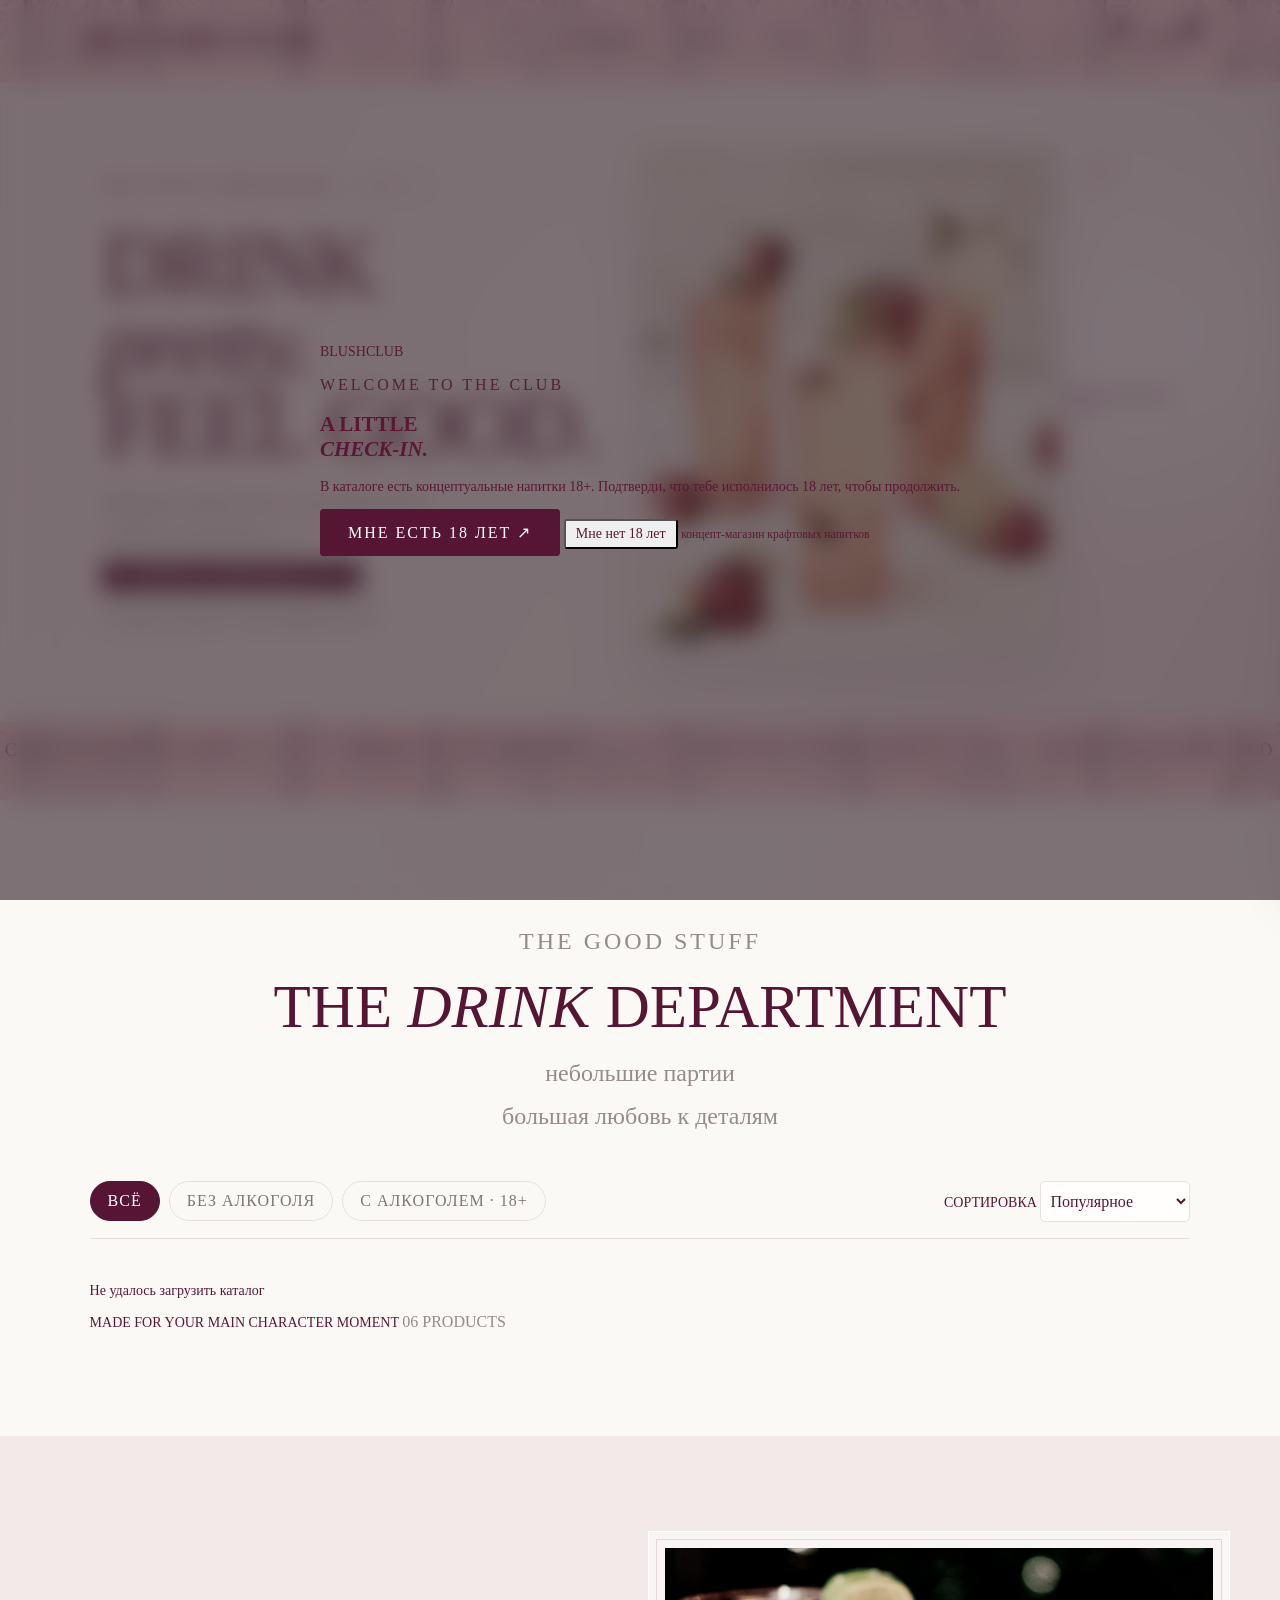
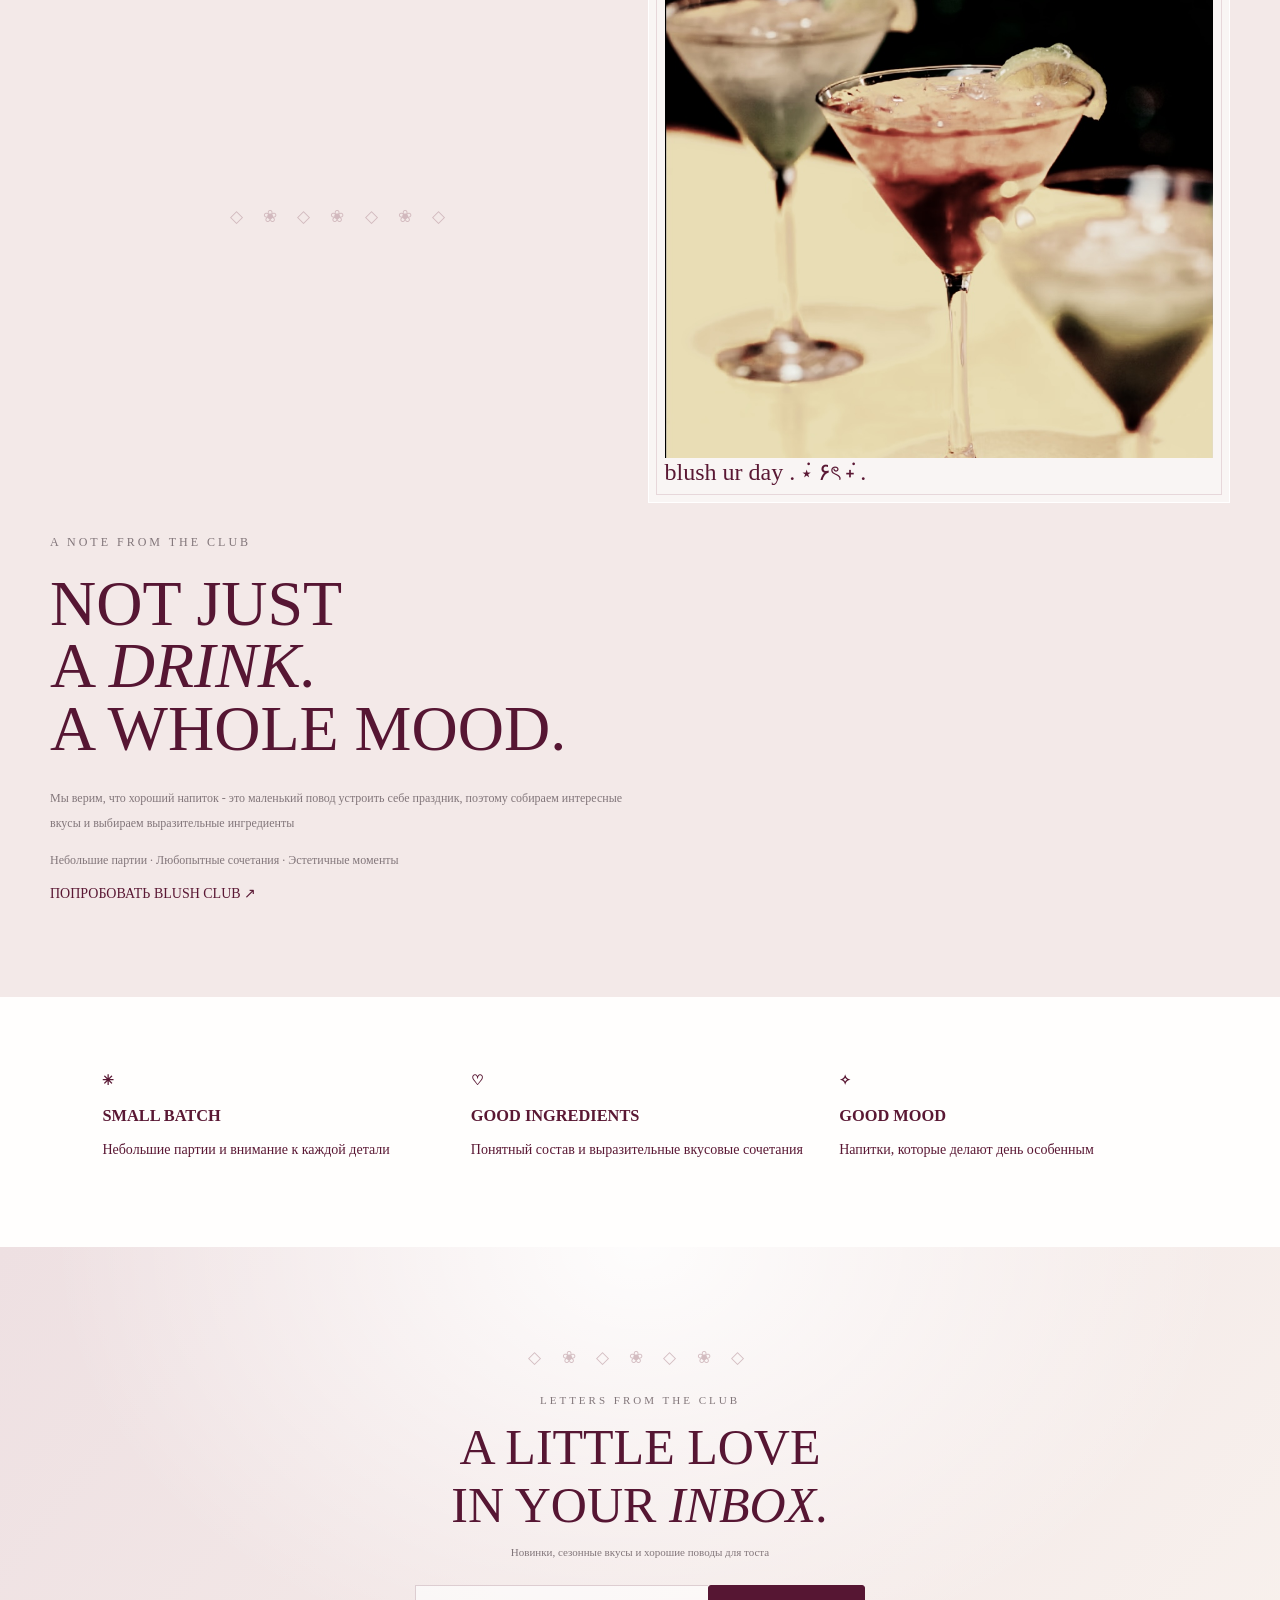
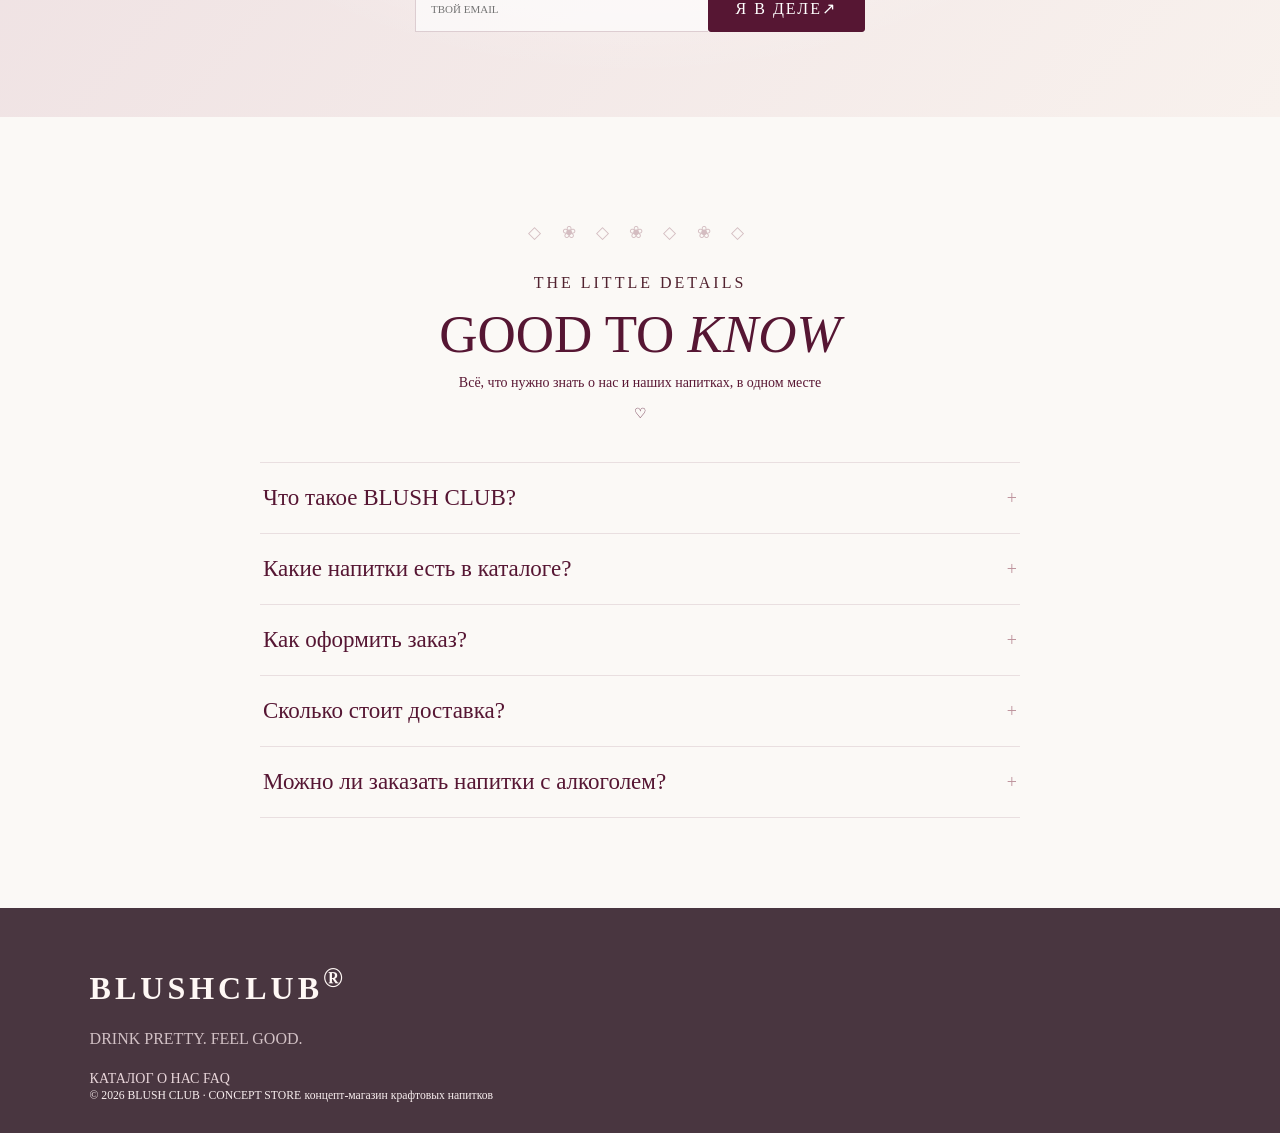
==== index.html @ 26ec3538 "Initial BLUSH CLUB project" ====
<!doctype html>
<html lang="ru">
<head>
<meta charset="UTF-8"><meta name="viewport" content="width=device-width,initial-scale=1">
<meta name="theme-color" content="#f7dce7">
<title>BLUSH CLUB - drink pretty</title>
<link rel="preconnect" href="https://fonts.googleapis.com">
<link href="https://fonts.googleapis.com/css2?family=DM+Sans:wght@400;500;600;700&family=Playfair+Display:ital,wght@0,600;0,700;1,600&display=swap" rel="stylesheet">
<link rel="stylesheet" href="style.css"><script defer src="script.js"></script>
</head>
    <body>
    
        <header class="header">
            <a class="logo" href="#home">BLUSH<span>CLUB</span></a>
            <nav id="nav">
                <a href="#catalog">КАТАЛОГ</a>
                <a href="#story">О НАС</a>
                <a href="#faq">FAQ</a>
            </nav>
            <div class="actions">
                <button id="search-toggle" aria-label="Поиск">⌕</button>
                <button id="favorites-toggle" aria-label="Избранное">♡ <small id="fav-count">0</small></button>
                <button class="bag" id="cart-open">BAG <b id="cart-count">0</b></button>
                <button class="hamb" id="hamb">☰</button>
            </div>
        </header>

        <main id="home">
        <section class="hero">
            <div class="hero-copy">
                <p class="eyebrow">ur little obsession . ݁⋆ ۶ৎ ݁˖ . ݁</p>
                <h1>DRINK<br><em>pretty.</em><br>FEEL GOOD.</h1>
                <p class="hero-text">Крафтовые напитки для тех, кто выбирает вкус, эстетику и утонченность ˖ ᡣ𐭩 ⊹ ࣪  ౨ৎ˚₊</p><a class="btn dark" href="#catalog">НАЙТИ СВОЙ ВКУС ↗</a>
                <p class="hero-note">✳ SMALL BATCH · BIG PERSONALITY</p>
            </div>

            <div class="hero-art">
                <img src="images/IMG_5172.JPG">
                <small>THE BLUSH EDITION — № 01</small>
            </div>
        </section>

        <div class="ticker">CRAFTED WITH CARE . ݁⋆ ۶ৎ ݁˖ . ݁MADE TO BE SHARED . ݁⋆ ۶ৎ ݁˖ . ݁CRAFTED WITH CARE . ݁⋆ ۶ৎ ݁˖ . ݁MADE TO BE SHARED ♡</div>
        <section class="section" id="catalog">
            <div class="heading">
                <div>
                    <p class="eyebrow">THE GOOD STUFF</p>
                    <h2>THE <em>DRINK</em> DEPARTMENT</h2>
                </div>
                <p>небольшие партии<br>большая любовь к деталям</p>
            </div>

        <div class="toolbar">
            <div class="filters" id="filters">
                <button class="active" data-cat="all">ВСЁ</button>
                <button data-cat="nonalcoholic">БЕЗ АЛКОГОЛЯ</button>
                <button data-cat="alcoholic">С АЛКОГОЛЕМ · 18+</button>
            </div>
            <label>СОРТИРОВКА 
                <select id="sort">
                    <option value="featured">Популярное</option>
                    <option value="asc">Сначала дешевле</option><option value="desc">Сначала дороже</option>
                    <option value="name">По названию</option>
                </select>
            </label>
        </div>

        <div class="search" id="search">
            <input id="query" type="search" placeholder="Найти свой любимый вкус...">
            <button id="clear-search">×</button>
        </div>
        <div class="grid" id="products"></div>
        <p class="empty" id="empty" hidden>Пока ничего не нашли. Попробуй другой запрос ♡</p>
        <div class="catalog-foot">
            <span>MADE FOR YOUR MAIN CHARACTER MOMENT</span>
            <span id="total">06 PRODUCTS</span>
        </div>
    </section>
    <section class="story" id="story">
        <div class="story-img">
            <img src="images/IMG_5171.JPG">
            <span>blush ur day . ݁⋆ ۶ৎ ݁˖ .</span>
        </div>
        <div class="story-copy">
            <p class="eyebrow">A NOTE FROM THE CLUB</p>
            <h2>NOT JUST<br>A <em>DRINK.</em><br>A WHOLE MOOD.</h2>
            <p>Мы верим, что хороший напиток - это маленький повод устроить себе праздник, поэтому собираем интересные вкусы и выбираем выразительные ингредиенты</p>
            <p class="pink-note">Небольшие партии · Любопытные сочетания · Эстетичные моменты</p>
            <a href="#catalog">ПОПРОБОВАТЬ BLUSH CLUB ↗</a>
        </div>
    </section>
    <section class="perks">
        <article>
            <b>✳</b>
            <h3>SMALL BATCH</h3>
            <p>Небольшие партии и внимание к каждой детали</p>
        </article>
        <article>
            <b>♡</b>
            <h3>GOOD INGREDIENTS</h3>
            <p>Понятный состав и выразительные вкусовые сочетания</p>
        </article>
        <article>
            <b>✧</b>
            <h3>GOOD MOOD</h3>
            <p>Напитки, которые делают день особенным</p>
        </article>
    </section>
    <section class="newsletter">
        <p class="eyebrow">LETTERS FROM THE CLUB</p>
        <h2>A LITTLE LOVE<br>IN YOUR <em>INBOX.</em></h2>
        <p>Новинки, сезонные вкусы и хорошие поводы для тоста</p>
        <form id="newsletter">
            <input type="email" required placeholder="ТВОЙ EMAIL" aria-label="Твой email">
            <button>Я В ДЕЛЕ↗</button>
        </form>
    </section>


    <section class="section faq" id="faq">
        <div class="faq-heading">
            <div>
                <p class="eyebrow">THE LITTLE DETAILS</p>
                <h2>GOOD TO <em>KNOW</em></h2>
                <p class="faq-intro">
                    Всё, что нужно знать о нас и наших напитках, в одном месте
                </p>
            </div>
            <span class="faq-decoration">♡</span>
        </div>

        <div class="faq-list">

            <details class="faq-item">
                <summary>
                    <span>Что такое BLUSH CLUB?</span>
                    <span class="faq-icon">+</span>
                </summary>
                <div class="faq-answer">
                    BLUSH CLUB - концепт-магазин крафтовых напитков.
                    Мы объединяем различные вкусы, нестандартную подачу и эстетику повседневных удовольствий
                </div>
            </details>

            <details class="faq-item">
                <summary>
                    <span>Какие напитки есть в каталоге?</span>
                    <span class="faq-icon">+</span>
                </summary>
                <div class="faq-answer">
                    В нашей коллекции представлены фруктовые, ягодные,
                    игристые и другие необычные напитки. Есть варианты
                    как с алкоголем, так и без него
                </div>
            </details>

            <details class="faq-item">
                <summary>
                    <span>Как оформить заказ?</span>
                    <span class="faq-icon">+</span>
                </summary>
                <div class="faq-answer">
                    Добавь понравившиеся позиции в корзину, проверь состав
                    заказа и нажми «Оформить заказ». Затем заполни небольшую
                    форму. Сейчас оформление работает в демонстрационном режиме.
                </div>
            </details>

            <details class="faq-item">
                <summary>
                    <span>Сколько стоит доставка?</span>
                    <span class="faq-icon">+</span>
                </summary>
                <div class="faq-answer">
                    В концепции магазина доставка бесплатная при заказе
                    от 3 500 ₽. Для заказов на меньшую сумму условия доставки
                    должны определяться при оформлении.
                </div>
            </details>

            <details class="faq-item">
                <summary>
                    <span>Можно ли заказать напитки с алкоголем?</span>
                    <span class="faq-icon">+</span>
                </summary>
                <div class="faq-answer">
                    В каталоге могут отображаться концептуальные позиции
                    18+. Они представлены исключительно для демонстрации
                    интерфейса
                </div>
            </details>

        </div>

    </section>
    </main>
        <footer>
            <a class="logo" href="#home">BLUSH<span>CLUB</span><sup>®</sup></a>
            <p>DRINK PRETTY. FEEL GOOD.</p>
            <div>
                <a href="#catalog">КАТАЛОГ</a>
                <a href="#story">О НАС</a>
                <a href="#faq">FAQ</a>
            </div>
            <small>© 2026 BLUSH CLUB · CONCEPT STORE</small>
            <small>концепт-магазин крафтовых напитков</small>

        </footer>
        <div class="overlay" id="overlay"></div>
        <aside class="drawer" id="drawer">
            <div class="drawer-head">
                <div>
                    <p class="eyebrow">YOUR LITTLE HAUL</p>
                    <h2>YOUR BAG <em> . ݁⋆ ۶ৎ ݁˖ . ݁</em></h2>
                </div>
                <button id="cart-close">×</button>
            </div>

            <div id="cart-items"></div>
            <div id="cart-empty" class="cart-empty">
                <b>♡</b>
                <h3>Тут пока пусто</h3>
                <p>Самое время найти что-то для души</p>
                <button class="btn dark" id="continue">В КАТАЛОГ</button>
            </div>

            <div class="cart-footer" id="cart-footer">
                <p>ИТОГО <strong id="subtotal">0 ₽</strong></p>
                <small>Доставка рассчитывается при оформлении</small>
                <button class="btn pink" id="checkout-open">ОФОРМИТЬ ЗАКАЗ ↗</button>
            </div>
        </aside>

        <section class="modal" id="product-modal">
            <button class="x" data-close>×</button>
            <div id="product-detail"></div>
        </section>
        <section class="modal checkout" id="checkout-modal">
            <button class="x" data-close>×</button>
            <p class="eyebrow">ALMOST YOURS</p>
            <h2>CHECK <em>OUT.</em></h2>
            <p class="muted">Демо-оформление: данные никуда не отправляются, оплата не производится</p>
            <form id="checkout-form">
                <label>
                    Имя
                    <input name="name" required minlength="2" placeholder="Как к тебе обращаться?">
                </label>
                <label>
                    Email
                    <input name="email" type="email" required placeholder="name@example.com">
                </label>
                <label>
                    Телефон
                    <input name="phone" required pattern="[+0-9() -]{7,}" placeholder="+7 ...">
                </label>
                <label>
                    Адрес доставки
                    <textarea name="address" required minlength="8" rows="2" placeholder="Город, улица, дом"></textarea>
                </label>
                <button class="btn pink">ПОДТВЕРДИТЬ ЗАКАЗ ↗</button>
            </form>
        </section>
        <div class="toast" id="toast" role="status"></div>
        <div class="age-gate" id="age-gate">
            <div>
                <div class="age-logo">BLUSH<span>CLUB</span></div>
                <p class="eyebrow">WELCOME TO THE CLUB</p>
                <h2>A LITTLE<br><em>CHECK-IN.</em></h2>
                <p>В каталоге есть концептуальные напитки 18+. Подтверди, что тебе исполнилось 18 лет, чтобы продолжить.</p>
                <button class="btn dark" id="age-yes">МНЕ ЕСТЬ 18 ЛЕТ ↗</button>
                <button class="age-no" id="age-no">Мне нет 18 лет</button>
                <small>концепт-магазин крафтовых напитков</small>
            </div>
        </div>
    </body>
</html>
---- style.css ----
@font-face {
    font-family: 'fredella';
    src: url(../portfolio/portf/Fredella.ttf) format('truetype');
}

@font-face {
    font-family: 'gatchina';
    src: url(../portfolio/portf/Gatchina.ttf) format('truetype');
}
:root {
  --milk: #fbf9f6;
  --pearl: #f4f0ed;
  --white: #fffefd;
  --pink: #ead5d8;
  --pink-light: #f5e9e9;
  --rose: #bd929b;
  --rose-dark: #51222f;
  --wine: #561633;
  --ink: #5a1834;
  --muted: #968a8d;
  --line: #e9dfe0;
  --gold: #f1e9e0;
  --shadow: 0 18px 55px rgba(93, 65, 75, .08);
  --serif: 'gatchina';
  --sans: 'fredella';
}

* {
  box-sizing: border-box;
}

html {
  scroll-behavior: smooth;
  scroll-padding-top: 100px;
}

body {
  margin: 0;
  background: var(--milk);
  color: var(--ink);
  font-family: var(--sans);
  font-size: 14px;
  font-weight: 400;
  -webkit-font-smoothing: antialiased;
}

body, button, input, textarea, select {
  font-family: var(--sans);
}

button, input, textarea, select {
  font-size: inherit;
}

button {
  color: inherit;
  padding: 5px 10px;
  border-radius: 3px;
}

a {
  color: inherit;
  text-decoration: none;
}

img {
  display: block;
  max-width: 100%;
}

::selection {
  background: #ead5d8;
  color: var(--wine);
}


body::before {
  content: "";
  position: fixed;
  inset: 0;
  z-index: -1;
  pointer-events: none;
  opacity: .22;
  background:
    radial-gradient(ellipse at 10% 5%, rgba(255,255,255,.95), transparent 35%),
    radial-gradient(ellipse at 90% 25%, rgba(235,215,224,.32), transparent 38%),
    radial-gradient(ellipse at 40% 90%, rgba(224,213,222,.24), transparent 40%);
}

.header {
  position: relative;
  top: 0;
  z-index: 30;
  min-height: 82px;
  display: flex;
  align-items: center;
  justify-content: space-between;
  gap: 28px;
  padding: 0 6.5%;
  background: rgba(251, 249, 246, .91);
  backdrop-filter: blur(18px);
  border-bottom: 1px solid rgba(201, 182, 158, .22);
  background-image:
        linear-gradient(rgba(239, 189, 207, 0.6), rgba(244, 203, 218, 0.6)),
        url("images/шапка.jpg");

    background-size: cover;
    background-position: center;
}

.logo {
  font-family: 'fredella';
  font-size: 32px;
  font-weight: 600;
  letter-spacing: 4px;
  color: var(--wine);
  white-space: nowrap;
}

#nav {
  display: flex;
  align-items: center;
  justify-content: center;
  gap: 34px;
}

#nav a {
  position: relative;
  padding: 8px 0;
  color: #431625;
  font-size: 16px;
  letter-spacing: 1.8px;
  text-transform: uppercase;
  transition: color .25s;
}

#nav a::after {
  content: "";
  position: absolute;
  left: 0;
  bottom: 2px;
  width: 0;
  height: 1px;
  background: var(--rose-dark);
  transition: width .25s;
}

#nav a:hover {
  color: var(--wine);
}

#nav a:hover::after {
  width: 100%;
}

.actions {
  display: flex;
  align-items: center;
  gap: 17px;
}

.actions button,
#hamb {
  position: relative;
  border: 0;
  background: none;
  padding: 7px;
  cursor: pointer;
  color: var(--wine);
  font-size: 19px;
  transition: transform .2s, color .2s;
}

.actions button:hover {
  transform: translateY(-2px);
  color: var(--rose-dark);
}

#fav-count,
#cart-count {
  position: absolute;
  top: -1px;
  right: -3px;
  min-width: 15px;
  height: 15px;
  padding: 0 4px;
  display: grid;
  place-items: center;
  border-radius: 50%;
  background: var(--rose-dark);
  color: white;
  font-size: 9px;
}

#hamb {
  display: none;
}

.search {
  display: none;
  padding: 17px 6.5%;
  background: var(--white);
  border-bottom: 1px solid var(--line);
  gap: 12px;
}

.search.show {
  display: flex;
}

.search input,
#query {
  width: 100%;
  border: 0;
  border-bottom: 1px solid var(--line);
  outline: 0;
  background: transparent;
  padding: 12px 3px;
  color: var(--wine);
}

.search input:focus,
#query:focus {
  border-color: var(--rose);
}

.hero {
  position: relative;
  min-height: 620px;
  display: grid;
  grid-template-columns: 1fr 1fr;
  align-items: center;
  overflow: hidden;
  padding: 65px 8%;
  background:
    radial-gradient(ellipse at 80% 40%, rgba(255,255,255,.9), transparent 45%),
    linear-gradient(120deg, #f7efed, #f8f5f1 55%, #eee3e5);
}

.hero::before {
  content: "";
  position: absolute;
  inset: 18px;
  pointer-events: none;
  border: 1px solid rgba(255,255,255,.7);
}

.hero::after {
  content: "✧";
  position: absolute;
  top: 55px;
  right: 12%;
  color: rgba(189,146,155,.55);
  font-family: var(--serif);
  font-size: 60px;
}

.hero-copy {
  position: relative;
  z-index: 2;
  max-width: 510px;
}

.hero-copy .eyebrow,
.eyebrow {
  color: var(--rose-dark);
  font-size: 16px;
  letter-spacing: 3px;
  text-transform: uppercase;
}

.hero h1,
.hero-copy h1 {
  margin: 22px 0;
  color: var(--wine);
  font-family: var(--serif);
  font-size: clamp(58px, 7vw, 100px);
  font-weight: 400;
  line-height: .9;
  letter-spacing: -2px;
}

.hero-copy p {
  max-width: 360px;
  color: #82767a;
  font-size: 16px;
  line-height: 2;
}

.hero-art {
  position: relative;
  min-height: 440px;
  display: flex;
  align-items: center;
  justify-content: center;
}

.hero-art img {
  width: min(100%, 500px);
  max-height: 510px;
  object-fit: contain;
  filter: drop-shadow(0 25px 35px rgba(94, 66, 75, .12));
}

.sticker {
  position: absolute;
  right: 2%;
  bottom: 10%;
  width: 105px;
  height: 105px;
  display: grid;
  place-items: center;
  padding: 12px;
  border: 1px solid rgba(255,255,255,.9);
  border-radius: 50%;
  background: rgba(255,255,255,.48);
  color: var(--rose-dark);
  font-family: var(--serif);
  font-size: 17px;
  font-style: italic;
  text-align: center;
  transform: rotate(9deg);
  backdrop-filter: blur(8px);
}

.btn,
.hero button,
.newsletter button,
#checkout-open {
  min-height: 47px;
  padding: 5px 27px;
  border: 1px solid var(--wine);
  background: var(--wine);
  color: white;
  font-size: 16px;
  letter-spacing: 2px;
  text-transform: uppercase;
  cursor: pointer;
  transition: .25s;
}

.btn:hover,
.hero button:hover,
.newsletter button:hover,
#checkout-open:hover {
  background: transparent;
  color: var(--wine);
}

.ticker {
  overflow: hidden;
  padding: 17px 0;
  background-image:
        linear-gradient(rgba(239, 189, 207, 0.6), rgba(244, 203, 218, 0.6)),
        url("images/шапка.jpg");

    background-size: cover;
    background-position: center;
  color: var(--rose-dark);
  text-align: center;
  font-family: var(--serif);
  font-size: 18px;
  letter-spacing: 3px;
}

.section {
  padding: 105px 7%;
}

.heading {
  margin: 0 auto 42px;
  text-align: center;
}

.heading .eyebrow {
  display: block;
  margin-bottom: 13px;
}

.heading h2,
.section h2 {
  margin: 0;
  color: var(--wine);
  font-family: var(--serif);
  font-size: clamp(40px, 5vw, 61px);
  font-weight: 400;
  line-height: 1;
}

.heading p {
  margin: 15px auto 0;
  color: var(--muted);
  font-size: 24px;
  line-height: 1.8;
  font-family: 'gatchina';
}


.toolbar {
  display: flex;
  align-items: center;
  justify-content: space-between;
  gap: 20px;
  margin-bottom: 30px;
  padding-bottom: 16px;
  border-bottom: 1px solid var(--line);
}

#filters {
  display: flex;
  flex-wrap: wrap;
  gap: 9px;
}

#filters button,
#filters .filter {
  padding: 10px 17px;
  border: 1px solid var(--line);
  border-radius: 30px;
  background: transparent;
  color: #817479;
  font-size: 16px;
  letter-spacing: 1px;
  cursor: pointer;
  transition: .2s;
}

#filters button:hover,
#filters button.active,
#filters .active {
  border-color: var(--wine);
  background: var(--wine);
  color: white;
}

#sort {
  padding: 10px 5px;
  border: 1px solid var(--line);
  border-radius: 5px;
  background: var(--white);
  color: var(--wine);
  outline: none;
  font-size: 16px;
}

#products {
  display: grid;
  grid-template-columns: repeat(3, minmax(0, 1fr));
  gap: 38px 24px;
}

.card {
  min-width: 0;
  background: transparent;
  transition: transform .3s;
}

.card:hover {
  transform: translateY(-5px);
}

.visual {
  position: relative;
  height: 390px;
  overflow: hidden;
  background:
    radial-gradient(ellipse at 50% 35%, #fff 0%, #f5eeee 55%, #eee4e5 100%);
  cursor: pointer;
}

.visual::before {
  content: "";
  position: absolute;
  inset: 10px;
  z-index: 1;
  pointer-events: none;
  border: 1px solid rgba(255,255,255,.7);
}

.visual img {
  width: 100%;
  height: 100%;
  object-fit: cover;
  transition: transform .7s cubic-bezier(.2,.7,.2,1);
}

.card:hover .visual img {
  transform: scale(1.045);
}

.badge {
  position: absolute;
  top: 20px;
  left: 20px;
  z-index: 2;
  padding: 8px 12px;
  background: rgba(255,253,251,.88);
  color: var(--rose-dark);
  font-size: 16px;
  letter-spacing: 1.5px;
  text-transform: uppercase;
  backdrop-filter: blur(8px);
}

.heart {
  position: absolute;
  top: 14px;
  right: 15px;
  z-index: 3;
  width: 35px;
  height: 35px;
  border: 1px solid rgba(255,255,255,.8);
  border-radius: 50%;
  background: rgba(255,255,255,.7);
  color: var(--rose-dark);
  font-size: 19px;
  cursor: pointer;
  transition: .2s;
}

.heart:hover,
.heart.active {
  background: var(--white);
  color: #a75e70;
}

.quick {
  position: absolute;
  right: 15px;
  bottom: 15px;
  left: 15px;
  z-index: 3;
  min-height: 43px;
  border: 1px solid rgba(255,255,255,.8);
  background: rgba(255,253,251,.9);
  color: var(--wine);
  font-size: 16px;
  letter-spacing: 1.7px;
  cursor: pointer;
  opacity: 0;
  transform: translateY(8px);
  transition: .25s;
  backdrop-filter: blur(10px);
}

.card:hover .quick,
.quick:focus {
  opacity: 1;
  transform: translateY(0);
}

.info {
  display: flex;
  justify-content: space-between;
  align-items: flex-start;
  gap: 12px;
  padding: 19px 2px 0;
}

.name {
  margin-bottom: 7px;
  color: var(--wine);
  font-family: var(--serif);
  font-size: 25px;
  line-height: 1.05;
}

.type {
  color: var(--muted);
  font-size: 16px;
  letter-spacing: 1px;
  text-transform: uppercase;
}

.rating {
  margin-top: 10px;
  color: #b69a7d;
  font-size: 10px;
}

.price {
  padding-top: 3px;
  color: var(--wine);
  font-family: var(--serif);
  font-size: 22px;
  white-space: nowrap;
}

#empty {
  padding: 50px 0;
  color: var(--muted);
  text-align: center;
}

#total {
  color: var(--muted);
  font-size: 16px;
}

.story,
.newsletter,
.perks,
.faq {
  position: relative;
}

.story::before,
.newsletter::before,
.faq::before {
  content: "◇  ❀  ◇  ❀  ◇  ❀  ◇";
  display: block;
  width: 100%;
  padding: 15px 0;
  color: #c7aab0;
  font-family: var(--serif);
  font-size: 17px;
  letter-spacing: 8px;
  text-align: center;
  opacity: .75;
}

.story {
  display: grid;
  grid-template-columns: 1fr 1fr;
  align-items: center;
  gap: 15px;
  padding: 95px 50px;
  background: #f3e9e8;
}

.story-img {
  position: relative;
  padding: 16px;
  background: rgba(255,255,255,.55);
  border: 1px solid white;
}

.story-img span {
    font-size: 24px;
}

.story-img::after {
  content: "";
  position: absolute;
  inset: 7px;
  border: 1px solid rgba(189,146,155,.3);
  pointer-events: none;
}

.story-img img {
  width: 100%;
  max-height: 510px;
  object-fit: cover;
}

.story-copy .eyebrow {
  margin-bottom: 18px;
}

.story-copy h2 {
  margin: 0 0 25px;
  color: var(--wine);
  font-family: var(--serif);
  font-size: clamp(42px, 5vw, 64px);
  font-weight: 400;
  line-height: .98;
}

.story-copy p {
  color: #82767a;
  font-size: 12px;
  line-height: 2.1;
}

.perks {
  display: grid;
  grid-template-columns: repeat(3, 1fr);
  gap: 30px;
  padding: 75px 8%;
  background: var(--white);
}

.perk {
  padding: 25px;
  text-align: center;
}

.perk-icon {
  margin-bottom: 15px;
  color: var(--rose);
  font-family: var(--serif);
  font-size: 31px;
}

.perk h3 {
  color: var(--wine);
  font-family: var(--serif);
  font-size: 24px;
  font-weight: 500;
}

.perk p {
  color: var(--muted);
  font-size: 10px;
  line-height: 1.8;
}

.newsletter {
  padding: 85px 20px;
  background:
    radial-gradient(ellipse at 50% 0%, rgba(255,255,255,.9), transparent 65%),
    linear-gradient(130deg, #eee0e2, #f8f1ed);
  text-align: center;
}

.newsletter h2 {
  margin: 12px 0;
  color: var(--wine);
  font-family: var(--serif);
  font-size: 50px;
  font-weight: 400;
}

.newsletter p {
  color: #82767a;
  font-size: 11px;
}

#newsletter {
  display: flex;
  justify-content: center;
  gap: 0;
  max-width: 450px;
  margin: 27px auto 0;
}

#newsletter input {
  flex: 1;
  min-width: 0;
  padding: 15px;
  border: 1px solid rgba(149,108,119,.3);
  border-right: 0;
  outline: 0;
  background: rgba(255,255,255,.65);
  font-size: 11px;
}

#newsletter button {
  min-height: 47px;
}

#faq {
  padding: 90px 8%;
  background: var(--milk);
}

.faq-heading {
  margin-bottom: 40px;
  text-align: center;
}

.faq-heading h2 {
  color: var(--wine);
  font-family: var(--serif);
  font-size: 53px;
  font-weight: 400;
}

.faq-list {
  max-width: 760px;
  margin: 0 auto;
  border-top: 1px solid var(--line);
}

.faq-item {
  border-bottom: 1px solid var(--line);
}

.faq-item summary {
  display: flex;
  justify-content: space-between;
  align-items: center;
  gap: 20px;
  padding: 22px 3px;
  color: var(--wine);
  font-family: var(--serif);
  font-size: 23px;
  cursor: pointer;
  list-style: none;
}

.faq-item summary::-webkit-details-marker {
  display: none;
}

.faq-icon {
  color: var(--rose);
  font-family: var(--sans);
  font-size: 18px;
  transition: transform .2s;
}

.faq-item[open] .faq-icon {
  transform: rotate(45deg);
}

.faq-answer {
  max-width: 650px;
  padding: 0 3px 22px;
  color: var(--muted);
  font-size: 16px;
  line-height: 2;
}

.faq-bottom {
  margin-top: 35px;
  color: var(--muted);
  font-family: var(--serif);
  font-size: 20px;
  text-align: center;
}

footer {
  padding: 55px 7% 30px;
  background: #493640;
  color: #f8eeee;
}

footer a {
  color: #e8d5d9;
  transition: color .2s;
}

footer a:hover {
  color: white;
}

footer p,
footer li {
  color: #d2c1c5;
  font-size: 16px;
  line-height: 2;
}

footer h3,
footer h4 {
  font-family: var(--serif);
  font-weight: 400;
}

footer .logo {
  color: #fff8f5;
}

#overlay {
  position: fixed;
  inset: 0;
  z-index: 80;
  background: rgba(48, 34, 41, .36);
  opacity: 0;
  visibility: hidden;
  transition: .3s;
  backdrop-filter: blur(3px);
}

#overlay.show {
  opacity: 1;
  visibility: visible;
}


#drawer {
  position: fixed;
  top: 0;
  right: 0;
  z-index: 90;
  width: min(440px, 100%);
  height: 100dvh;
  display: flex;
  flex-direction: column;
  padding: 30px;
  background: var(--milk);
  box-shadow: -15px 0 50px rgba(50,30,40,.1);
  transform: translateX(105%);
  transition: transform .35s ease;
}

#drawer.open {
  transform: translateX(0);
}

.drawer-head {
  display: flex;
  align-items: center;
  justify-content: space-between;
  padding-bottom: 22px;
  border-bottom: 1px solid var(--line);
}

.drawer-head h2 {
  color: var(--wine);
  font-family: var(--serif);
  font-size: 35px;
  font-weight: 400;
}

#cart-close {
  border: 0;
  background: none;
  color: var(--wine);
  font-size: 25px;
  cursor: pointer;
}

#cart-items {
  flex: 1;
  overflow-y: auto;
  padding: 20px 0;
}

.cart-line {
  display: grid;
  grid-template-columns: 75px 1fr auto;
  align-items: center;
  gap: 14px;
  padding: 15px 0;
  border-bottom: 1px solid var(--line);
}

.cart-line img {
  width: 75px;
  height: 85px;
  object-fit: cover;
  background: var(--pink-light);
}

.cart-line h3 {
  margin: 0 0 5px;
  color: var(--wine);
  font-family: var(--serif);
  font-size: 20px;
  font-weight: 500;
}

.cart-line p {
  color: var(--muted);
  font-size: 10px;
}

.qty {
  display: flex;
  align-items: center;
  gap: 10px;
  margin-top: 9px;
}

.qty button,
.remove {
  border: 0;
  background: transparent;
  color: var(--rose-dark);
  cursor: pointer;
}

.remove {
  font-size: 11px;
}

#cart-empty {
  padding: 50px 10px;
  color: var(--muted);
  text-align: center;
}

#cart-footer {
  padding-top: 20px;
  border-top: 1px solid var(--line);
}

#cart-footer > div {
  display: flex;
  justify-content: space-between;
  margin-bottom: 20px;
  color: var(--wine);
  font-family: var(--serif);
  font-size: 24px;
}

#checkout-open {
  width: 100%;
}


.modal {
  position: fixed;
  top: 50%;
  left: 50%;
  z-index: 100;
  width: min(700px, calc(100% - 30px));
  max-height: 90dvh;
  overflow-y: auto;
  padding: 35px;
  background: var(--milk);
  box-shadow: var(--shadow);
  opacity: 0;
  visibility: hidden;
  transform: translate(-50%, -46%);
  transition: .3s;
}

.modal.open {
  opacity: 1;
  visibility: visible;
  transform: translate(-50%, -50%);
}

.modal-close {
  position: absolute;
  top: 15px;
  right: 18px;
  border: 0;
  background: none;
  color: var(--wine);
  font-size: 25px;
  cursor: pointer;
}

.detail {
  display: grid;
  grid-template-columns: 1fr 1fr;
  gap: 30px;
  align-items: center;
}

.detail img {
  width: 100%;
  max-height: 420px;
  object-fit: cover;
}

.detail h2 {
  color: var(--wine);
  font-family: var(--serif);
  font-size: 38px;
  font-weight: 400;
}

.detail p {
  color: var(--muted);
  font-size: 11px;
  line-height: 2;
}

.detail-price {
  margin: 20px 0;
  color: var(--wine);
  font-family: var(--serif);
  font-size: 29px;
}

#checkout-form {
  display: grid;
  gap: 14px;
}

#checkout-form h2 {
  color: var(--wine);
  font-family: var(--serif);
  font-size: 38px;
  font-weight: 400;
}

#checkout-form input,
#checkout-form textarea,
#checkout-form select {
  width: 100%;
  padding: 14px;
  border: 1px solid var(--line);
  outline: 0;
  background: white;
  color: var(--wine);
  font-size: 11px;
}

#checkout-form input:focus,
#checkout-form textarea:focus {
  border-color: var(--rose);
}

#toast {
  position: fixed;
  right: 25px;
  bottom: 25px;
  z-index: 150;
  max-width: calc(100% - 50px);
  padding: 15px 22px;
  background: var(--wine);
  color: white;
  font-size: 11px;
  letter-spacing: .5px;
  opacity: 0;
  visibility: hidden;
  transform: translateY(12px);
  transition: .25s;
}

#toast.show {
  opacity: 1;
  visibility: visible;
  transform: translateY(0);
}

.age-gate {
  position: fixed;
  inset: 0;
  z-index: 200;
  display: flex;
  align-items: center;
  justify-content: center;
  padding: 20px;
  background: rgba(58, 41, 49, .65);
  backdrop-filter: blur(12px);
}

.age-gate.hidden {
  display: none !important;
}

.age-box {
  position: relative;
  width: min(440px, 100%);
  padding: 55px 35px;
  border: 1px solid white;
  background:
    radial-gradient(ellipse at top, white, transparent 65%),
    #f4e9e9;
  text-align: center;
  box-shadow: 0 25px 90px rgba(30,15,25,.2);
}

.age-box::before {
  content: "✧";
  display: block;
  margin-bottom: 12px;
  color: var(--rose);
  font-family: var(--serif);
  font-size: 35px;
}

.age-box h2 {
  margin: 0 0 15px;
  color: var(--wine);
  font-family: var(--serif);
  font-size: 43px;
  font-weight: 400;
}

.age-box p {
  color: var(--muted);
  font-size: 11px;
  line-height: 1.8;
}

.age-box button {
  min-height: 43px;
  margin: 15px 5px 0;
  padding: 0 20px;
  border: 1px solid var(--wine);
  background: var(--wine);
  color: white;
  font-size: 9px;
  letter-spacing: 1.5px;
  cursor: pointer;
}

.age-box button:hover {
  background: transparent;
  color: var(--wine);
}

@media (min-width: 1400px) {
    .header {
        padding-left: max(6.5%, calc((100% - 1500px) / 2));
        padding-right: max(6.5%, calc((100% - 1500px) / 2));
    }

    .section {
        padding-left: max(7%, calc((100% - 1400px) / 2));
        padding-right: max(7%, calc((100% - 1400px) / 2));
    }

    #products {
        grid-template-columns: repeat(3, minmax(0, 1fr));
        gap: 45px 30px;
    }

    .visual {
        height: 430px;
    }
}

@media (max-width: 1100px) {
    .header {
        padding-left: 4%;
        padding-right: 4%;
        gap: 15px;
    }

    #nav {
        gap: 17px;
    }

    #nav a {
        font-size: 13px;
        letter-spacing: 1px;
    }

    .logo {
        font-size: 27px;
        letter-spacing: 3px;
    }

    .actions {
        gap: 9px;
    }

    .hero {
        padding-left: 6%;
        padding-right: 6%;
        min-height: 540px;
    }

    .visual {
        height: 340px;
    }

    .section {
        padding-left: 5%;
        padding-right: 5%;
    }
}

@media (max-width: 900px) {
    .header {
        min-height: 75px;
    }

    #nav {
        gap: 12px;
    }

    #nav a {
        font-size: 12px;
        letter-spacing: .7px;
    }

    .hero {
        min-height: 480px;
        padding: 50px 5%;
    }

    .hero h1,
    .hero-copy h1 {
        font-size: clamp(50px, 7vw, 75px);
    }

    .hero-art {
        min-height: 350px;
    }

    #products {
        grid-template-columns: repeat(2, minmax(0, 1fr));
        gap: 32px 20px;
    }

    .visual {
        height: auto;
        aspect-ratio: 4 / 5;
    }

    .story {
        padding: 70px 5%;
        gap: 25px;
    }

    .perks {
        padding: 55px 5%;
        gap: 15px;
    }

    .section {
        padding-top: 75px;
        padding-bottom: 75px;
    }
}

@media (max-width: 760px) {
    .header {
        position: sticky;
        min-height: 70px;
        padding: 0 5%;
    }

    #hamb {
        display: block;
    }

    #nav {
        position: absolute;
        top: 100%;
        left: 0;
        right: 0;
        display: none;
        flex-direction: column;
        align-items: stretch;
        gap: 0;
        padding: 12px 25px 22px;
        background: var(--milk);
        border-bottom: 1px solid var(--line);
        box-shadow: 0 15px 25px rgba(60, 30, 40, .06);
    }

    #nav.open {
        display: flex;
    }

    #nav a {
        padding: 14px 0;
        font-size: 14px;
        border-bottom: 1px solid var(--line);
    }

    .actions {
        gap: 8px;
    }

    .hero {
        grid-template-columns: 1fr;
        min-height: auto;
        padding: 65px 7% 35px;
        text-align: center;
    }

    .hero-copy {
        margin: 0 auto;
    }

    .hero-copy p {
        margin-left: auto;
        margin-right: auto;
    }

    .hero-art {
        min-height: 300px;
    }

    .hero-art img {
        max-height: 330px;
    }

    .sticker {
        right: 3%;
        bottom: 5%;
        width: 85px;
        height: 85px;
    }

    .toolbar {
        align-items: stretch;
        flex-direction: column;
        gap: 15px;
    }

    #filters {
        gap: 8px;
    }

    #filters button,
    #filters .filter {
        padding: 9px 13px;
        font-size: 13px;
    }

    #sort {
        width: 100%;
    }

    .story {
        grid-template-columns: 1fr;
        padding: 55px 7%;
    }

    .story-copy {
        text-align: center;
    }

    .story-img {
        max-width: 600px;
        margin: 0 auto;
    }

    .perks {
        grid-template-columns: repeat(3, minmax(0, 1fr));
        gap: 10px;
    }

    .perk {
        padding: 15px 8px;
    }

    .detail {
        grid-template-columns: 1fr;
        gap: 20px;
    }

    .detail img {
        max-height: 300px;
    }

    .modal {
        width: calc(100% - 24px);
        max-height: 92dvh;
        padding: 30px 22px;
    }
}

@media (max-width: 600px) {
    body {
        font-size: 13px;
    }

    .header {
        min-height: 65px;
        padding: 0 4%;
        gap: 5px;
    }

    .logo {
        font-size: 23px;
        letter-spacing: 2px;
    }

    .actions {
        gap: 4px;
    }

    .actions button,
    #hamb {
        padding: 6px;
        font-size: 17px;
    }

    .search {
        padding: 12px 5%;
    }

    .hero {
        padding: 55px 6% 30px;
    }

    .hero h1,
    .hero-copy h1 {
        font-size: clamp(45px, 12vw, 65px);
        letter-spacing: -1px;
    }

    .hero-copy .eyebrow,
    .eyebrow {
        font-size: 12px;
        letter-spacing: 2px;
    }

    .hero-copy p {
        font-size: 14px;
        line-height: 1.8;
    }

    .hero-art {
        min-height: 250px;
    }

    .hero-art img {
        max-height: 280px;
    }

    .hero::after {
        top: 20px;
        right: 8%;
        font-size: 42px;
    }

    .sticker {
        width: 70px;
        height: 70px;
        font-size: 12px;
    }

    .ticker {
        padding: 13px 8px;
        font-size: 13px;
        letter-spacing: 1.5px;
    }

    .section {
        padding: 55px 5%;
    }

    .heading {
        margin-bottom: 30px;
    }

    .heading h2,
    .section h2 {
        font-size: clamp(34px, 9vw, 43px);
    }

    .heading p {
        font-size: 17px;
        line-height: 1.6;
    }

    #products {
        grid-template-columns: repeat(2, minmax(0, 1fr));
        gap: 25px 12px;
    }

    .visual {
        aspect-ratio: 3 / 4;
        height: auto;
    }

    .quick {
        right: 7px;
        bottom: 7px;
        left: 7px;
        min-height: 37px;
        padding: 5px;
        font-size: 10px;
        letter-spacing: .5px;
        opacity: 1;
        transform: none;
    }

    .badge {
        top: 9px;
        left: 9px;
        padding: 6px 7px;
        font-size: 9px;
        letter-spacing: .5px;
    }

    .heart {
        top: 7px;
        right: 7px;
        width: 31px;
        height: 31px;
        padding: 3px;
        font-size: 17px;
    }

    .info {
        flex-direction: column;
        gap: 6px;
        padding-top: 12px;
    }

    .name {
        font-size: clamp(17px, 4.5vw, 21px);
    }

    .type {
        font-size: 10px;
        letter-spacing: .5px;
    }

    .rating {
        margin-top: 7px;
    }

    .price {
        font-size: 19px;
    }

    .story {
        padding: 45px 6%;
    }

    .story-copy h2 {
        font-size: 40px;
    }

    .story-copy p {
        font-size: 13px;
    }

    .perks {
        grid-template-columns: 1fr;
        padding: 35px 7%;
        gap: 5px;
    }

    .perk {
        padding: 15px;
    }

    .perk h3 {
        font-size: 21px;
    }

    .perk p {
        font-size: 12px;
    }

    .newsletter {
        padding: 60px 6%;
    }

    .newsletter h2 {
        font-size: 37px;
    }

    .newsletter p {
        font-size: 13px;
        line-height: 1.7;
    }

    #newsletter {
        width: 100%;
    }

    #newsletter input {
        font-size: 12px;
        padding: 12px;
    }

    #newsletter button {
        padding: 5px 13px;
        font-size: 11px;
        letter-spacing: 1px;
    }

    #faq {
        padding: 55px 6%;
    }

    .faq-heading h2 {
        font-size: 39px;
    }

    .faq-item summary {
        padding: 18px 3px;
        font-size: 19px;
    }

    .faq-answer {
        font-size: 13px;
    }

    footer {
        padding: 40px 6% 25px;
    }

    footer p,
    footer li {
        font-size: 13px;
    }

    #drawer {
        width: 100%;
        padding: 22px 17px;
    }

    .drawer-head h2 {
        font-size: 29px;
    }

    .cart-line {
        grid-template-columns: 60px minmax(0, 1fr) auto;
        gap: 10px;
    }

    .cart-line img {
        width: 60px;
        height: 70px;
    }

    .cart-line h3 {
        font-size: 17px;
    }

    .detail h2,
    #checkout-form h2 {
        font-size: 30px;
    }

    .detail p {
        font-size: 13px;
    }

    .toast {
        right: 12px;
        bottom: 12px;
    }
}

@media (max-width: 420px) {
    .logo {
        font-size: 20px;
        letter-spacing: 1.5px;
    }

    .actions button,
    #hamb {
        font-size: 15px;
    }

    .hero h1,
    .hero-copy h1 {
        font-size: 48px;
    }

    #products {
        gap: 23px 10px;
    }

    .visual {
        aspect-ratio: 3 / 4;
    }

    .quick {
        font-size: 9px;
    }

    .name {
        font-size: 17px;
    }

    .type {
        font-size: 9px;
    }

    .price {
        font-size: 18px;
    }

    .btn,
    .hero button,
    .newsletter button,
    #checkout-open {
        padding-left: 15px;
        padding-right: 15px;
        font-size: 12px;
        letter-spacing: 1px;
    }

    .age-box {
        padding: 40px 20px;
    }

    .age-box h2 {
        font-size: 35px;
    }

    .age-box button {
        margin: 8px 3px 0;
        padding: 0 12px;
        font-size: 9px;
    }
}

@media (max-width: 360px) {
    .header {
        padding: 0 3%;
    }

    .logo {
        font-size: 18px;
        letter-spacing: 1px;
    }

    .actions {
        gap: 1px;
    }

    .actions button,
    #hamb {
        padding: 5px;
        font-size: 14px;
    }

    #products {
        grid-template-columns: 1fr;
        gap: 28px;
    }

    .visual {
        aspect-ratio: 4 / 5;
    }

    .name {
        font-size: 22px;
    }

    .type {
        font-size: 11px;
    }

    .info {
        flex-direction: row;
        align-items: flex-start;
    }

    .price {
        font-size: 19px;
    }

    #newsletter {
        flex-direction: column;
        gap: 10px;
    }

    #newsletter input {
        border: 1px solid rgba(149,108,119,.3);
    }

    #newsletter button {
        width: 100%;
    }

    .modal {
        padding: 28px 16px;
    }
}

@media (hover: none) {
    .card:hover {
        transform: none;
    }

    .card:hover .visual img {
        transform: none;
    }

    .quick {
        opacity: 1;
        transform: none;
    }
}

@media (prefers-reduced-motion: reduce) {
    *,
    *::before,
    *::after {
        scroll-behavior: auto !important;
        animation-duration: .01ms !important;
        transition-duration: .01ms !important;
    }
}
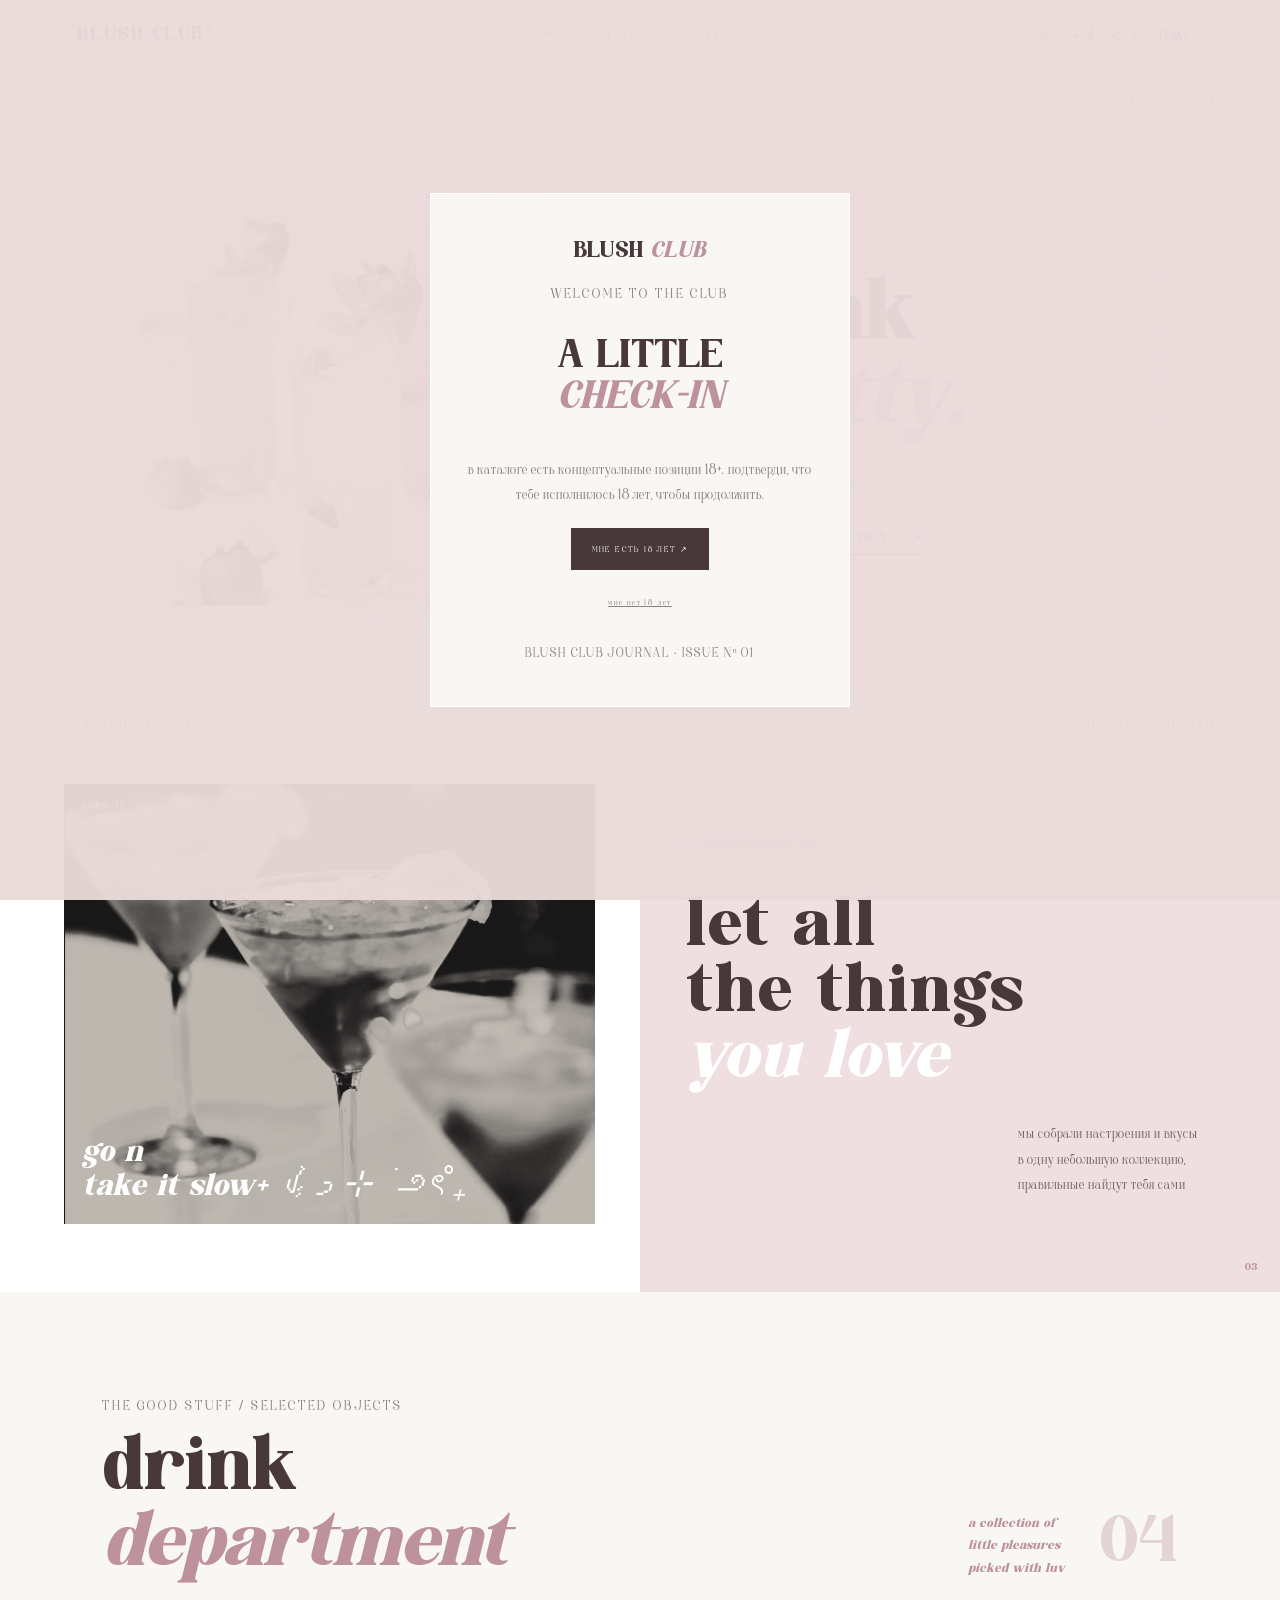
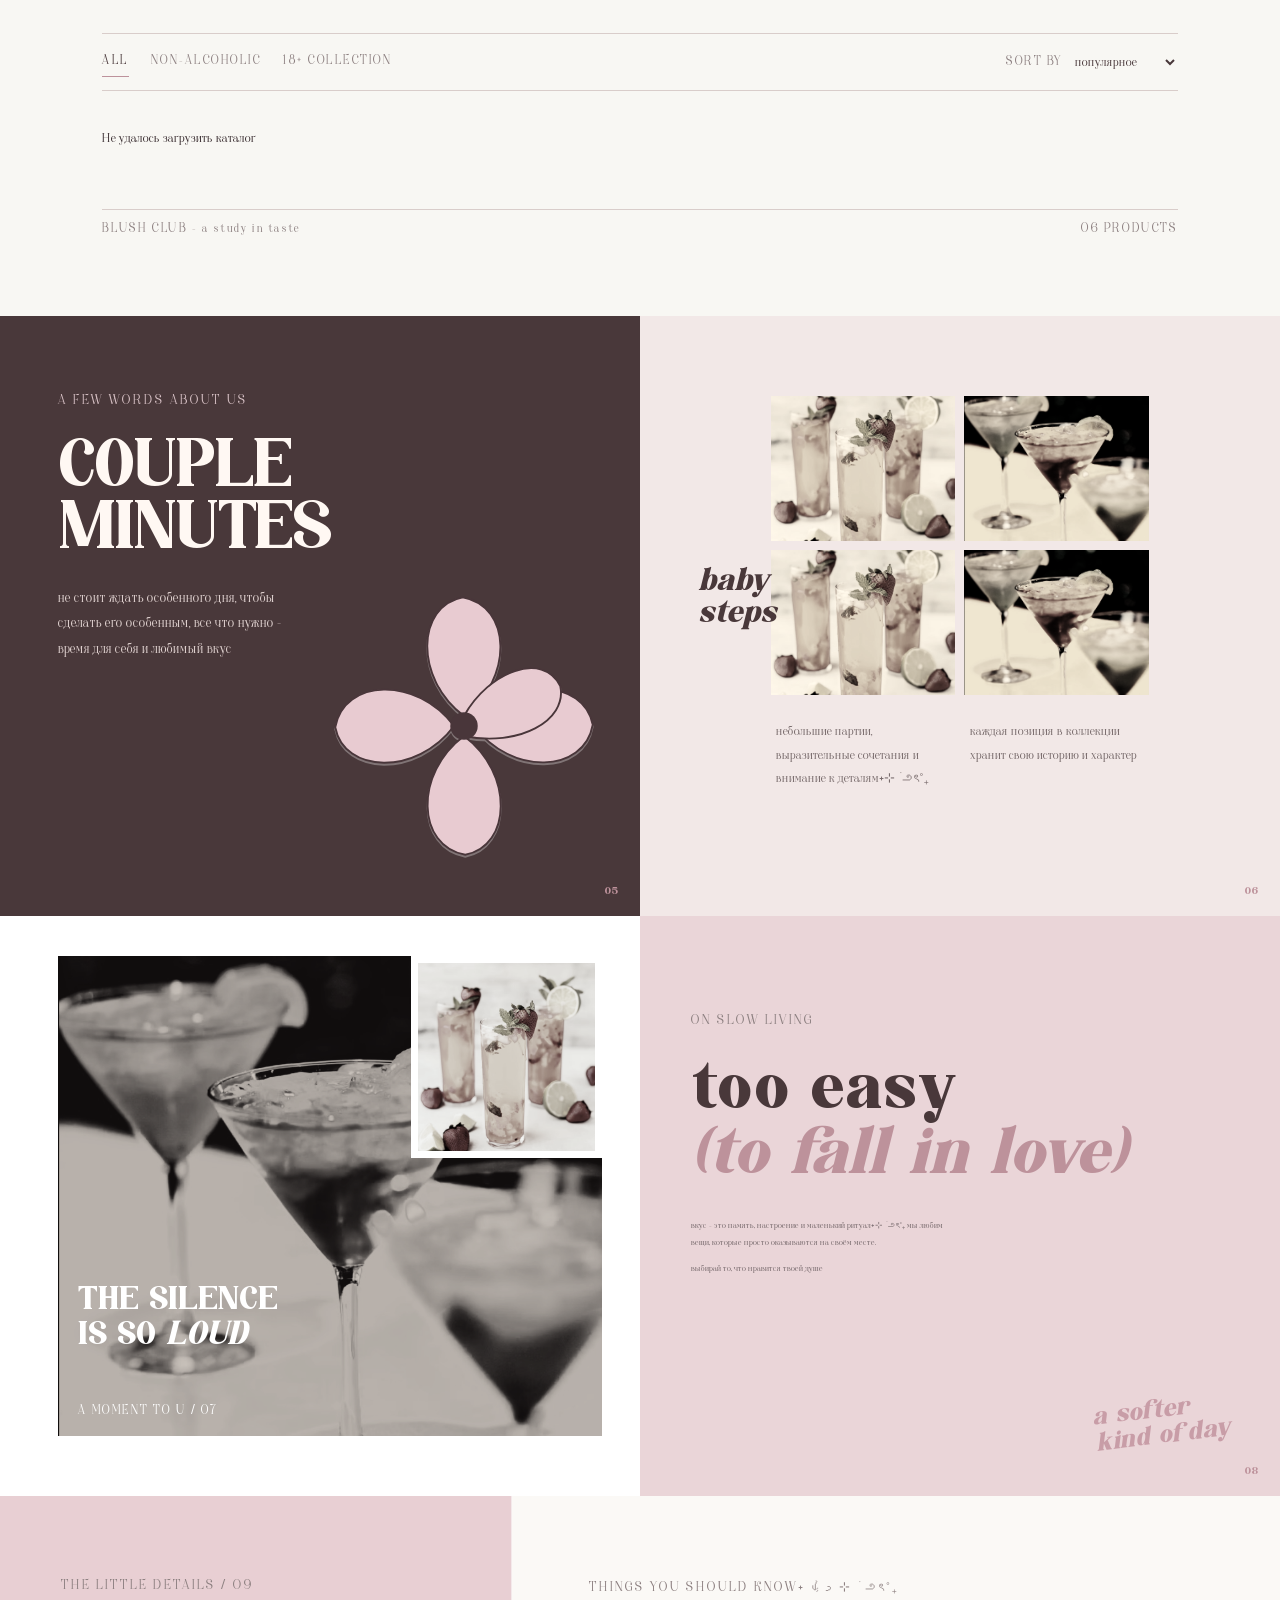
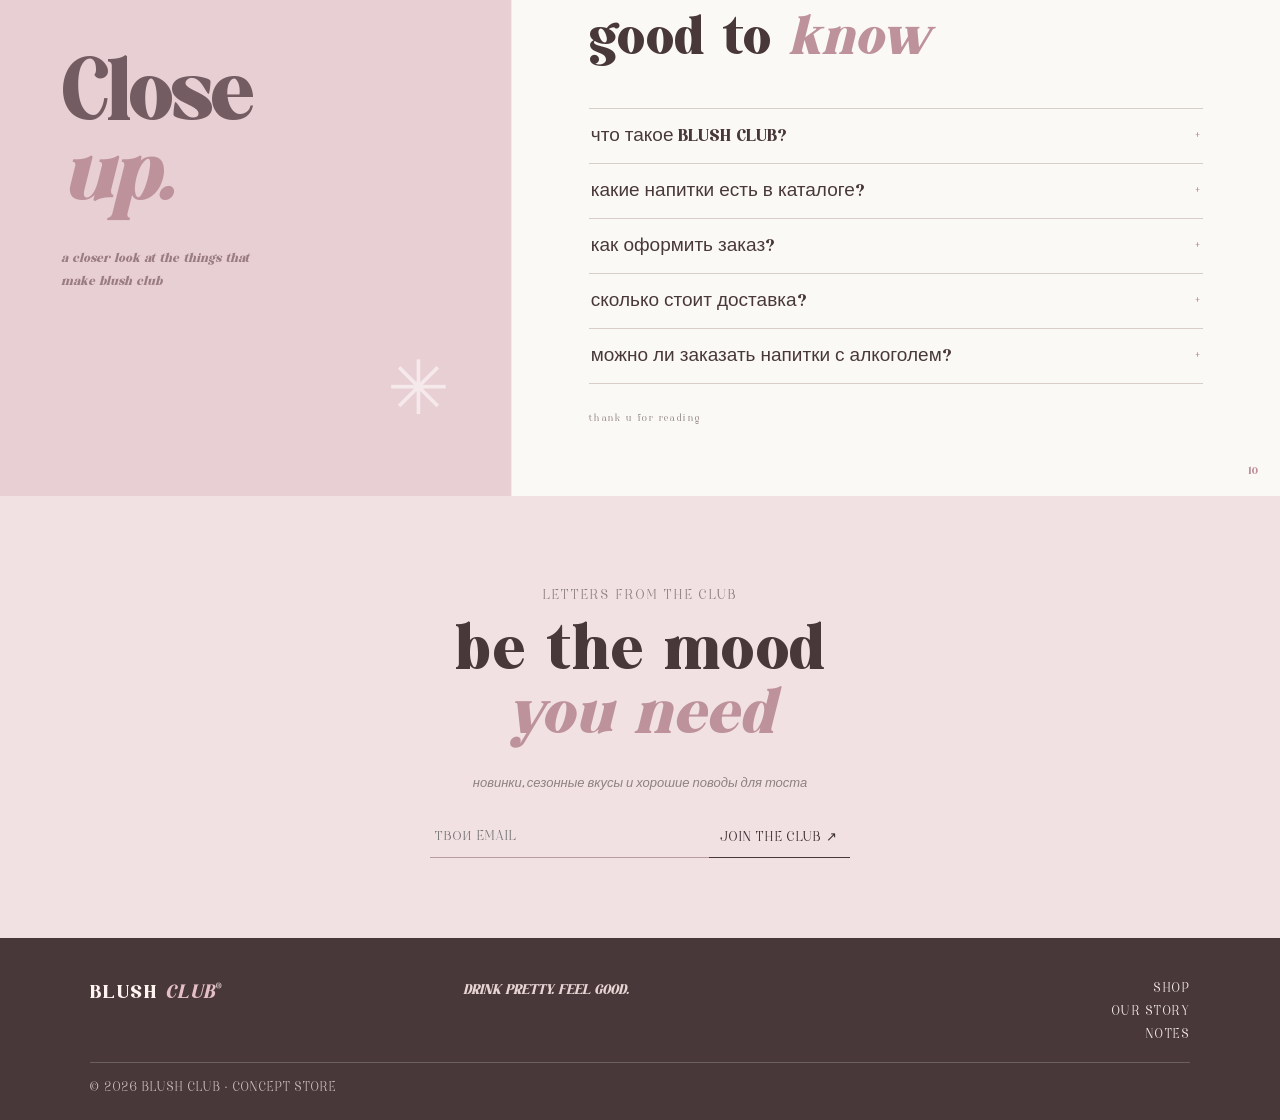
==== commit 69e16b87: "Update BLUSH CLUB design and functionality" ====
--- a/index.html
+++ b/index.html
@@ -1,276 +1,268 @@
 <!doctype html>
 <html lang="ru">
 <head>
-<meta charset="UTF-8"><meta name="viewport" content="width=device-width,initial-scale=1">
-<meta name="theme-color" content="#f7dce7">
-<title>BLUSH CLUB - drink pretty</title>
-<link rel="preconnect" href="https://fonts.googleapis.com">
-<link href="https://fonts.googleapis.com/css2?family=DM+Sans:wght@400;500;600;700&family=Playfair+Display:ital,wght@0,600;0,700;1,600&display=swap" rel="stylesheet">
-<link rel="stylesheet" href="style.css"><script defer src="script.js"></script>
+  <meta charset="UTF-8">
+  <meta name="viewport" content="width=device-width, initial-scale=1">
+  <meta name="theme-color" content="#ead5d8">
+  <title>BLUSH CLUB</title>
+  <link rel="icon" type="image/png" href="images/logo.png">
+  <link rel="preconnect" href="https://fonts.googleapis.com">
+  <link rel="stylesheet" href="style.css">
+  <script defer src="script.js"></script>
 </head>
-    <body>
-    
-        <header class="header">
-            <a class="logo" href="#home">BLUSH<span>CLUB</span></a>
-            <nav id="nav">
-                <a href="#catalog">КАТАЛОГ</a>
-                <a href="#story">О НАС</a>
-                <a href="#faq">FAQ</a>
-            </nav>
-            <div class="actions">
-                <button id="search-toggle" aria-label="Поиск">⌕</button>
-                <button id="favorites-toggle" aria-label="Избранное">♡ <small id="fav-count">0</small></button>
-                <button class="bag" id="cart-open">BAG <b id="cart-count">0</b></button>
-                <button class="hamb" id="hamb">☰</button>
-            </div>
-        </header>
-
-        <main id="home">
-        <section class="hero">
-            <div class="hero-copy">
-                <p class="eyebrow">ur little obsession . ݁⋆ ۶ৎ ݁˖ . ݁</p>
-                <h1>DRINK<br><em>pretty.</em><br>FEEL GOOD.</h1>
-                <p class="hero-text">Крафтовые напитки для тех, кто выбирает вкус, эстетику и утонченность ˖ ᡣ𐭩 ⊹ ࣪  ౨ৎ˚₊</p><a class="btn dark" href="#catalog">НАЙТИ СВОЙ ВКУС ↗</a>
-                <p class="hero-note">✳ SMALL BATCH · BIG PERSONALITY</p>
-            </div>
-
-            <div class="hero-art">
-                <img src="images/IMG_5172.JPG">
-                <small>THE BLUSH EDITION — № 01</small>
-            </div>
-        </section>
-
-        <div class="ticker">CRAFTED WITH CARE . ݁⋆ ۶ৎ ݁˖ . ݁MADE TO BE SHARED . ݁⋆ ۶ৎ ݁˖ . ݁CRAFTED WITH CARE . ݁⋆ ۶ৎ ݁˖ . ݁MADE TO BE SHARED ♡</div>
-        <section class="section" id="catalog">
-            <div class="heading">
-                <div>
-                    <p class="eyebrow">THE GOOD STUFF</p>
-                    <h2>THE <em>DRINK</em> DEPARTMENT</h2>
-                </div>
-                <p>небольшие партии<br>большая любовь к деталям</p>
-            </div>
-
-        <div class="toolbar">
-            <div class="filters" id="filters">
-                <button class="active" data-cat="all">ВСЁ</button>
-                <button data-cat="nonalcoholic">БЕЗ АЛКОГОЛЯ</button>
-                <button data-cat="alcoholic">С АЛКОГОЛЕМ · 18+</button>
-            </div>
-            <label>СОРТИРОВКА 
-                <select id="sort">
-                    <option value="featured">Популярное</option>
-                    <option value="asc">Сначала дешевле</option><option value="desc">Сначала дороже</option>
-                    <option value="name">По названию</option>
-                </select>
-            </label>
-        </div>
-
-        <div class="search" id="search">
-            <input id="query" type="search" placeholder="Найти свой любимый вкус...">
-            <button id="clear-search">×</button>
-        </div>
-        <div class="grid" id="products"></div>
-        <p class="empty" id="empty" hidden>Пока ничего не нашли. Попробуй другой запрос ♡</p>
-        <div class="catalog-foot">
-            <span>MADE FOR YOUR MAIN CHARACTER MOMENT</span>
-            <span id="total">06 PRODUCTS</span>
-        </div>
-    </section>
-    <section class="story" id="story">
-        <div class="story-img">
-            <img src="images/IMG_5171.JPG">
-            <span>blush ur day . ݁⋆ ۶ৎ ݁˖ .</span>
-        </div>
-        <div class="story-copy">
-            <p class="eyebrow">A NOTE FROM THE CLUB</p>
-            <h2>NOT JUST<br>A <em>DRINK.</em><br>A WHOLE MOOD.</h2>
-            <p>Мы верим, что хороший напиток - это маленький повод устроить себе праздник, поэтому собираем интересные вкусы и выбираем выразительные ингредиенты</p>
-            <p class="pink-note">Небольшие партии · Любопытные сочетания · Эстетичные моменты</p>
-            <a href="#catalog">ПОПРОБОВАТЬ BLUSH CLUB ↗</a>
-        </div>
-    </section>
-    <section class="perks">
-        <article>
-            <b>✳</b>
-            <h3>SMALL BATCH</h3>
-            <p>Небольшие партии и внимание к каждой детали</p>
-        </article>
-        <article>
-            <b>♡</b>
-            <h3>GOOD INGREDIENTS</h3>
-            <p>Понятный состав и выразительные вкусовые сочетания</p>
-        </article>
-        <article>
-            <b>✧</b>
-            <h3>GOOD MOOD</h3>
-            <p>Напитки, которые делают день особенным</p>
-        </article>
-    </section>
-    <section class="newsletter">
-        <p class="eyebrow">LETTERS FROM THE CLUB</p>
-        <h2>A LITTLE LOVE<br>IN YOUR <em>INBOX.</em></h2>
-        <p>Новинки, сезонные вкусы и хорошие поводы для тоста</p>
-        <form id="newsletter">
-            <input type="email" required placeholder="ТВОЙ EMAIL" aria-label="Твой email">
-            <button>Я В ДЕЛЕ↗</button>
-        </form>
-    </section>
-
-
-    <section class="section faq" id="faq">
-        <div class="faq-heading">
-            <div>
-                <p class="eyebrow">THE LITTLE DETAILS</p>
-                <h2>GOOD TO <em>KNOW</em></h2>
-                <p class="faq-intro">
-                    Всё, что нужно знать о нас и наших напитках, в одном месте
-                </p>
-            </div>
-            <span class="faq-decoration">♡</span>
-        </div>
-
-        <div class="faq-list">
-
-            <details class="faq-item">
-                <summary>
-                    <span>Что такое BLUSH CLUB?</span>
-                    <span class="faq-icon">+</span>
-                </summary>
-                <div class="faq-answer">
-                    BLUSH CLUB - концепт-магазин крафтовых напитков.
-                    Мы объединяем различные вкусы, нестандартную подачу и эстетику повседневных удовольствий
-                </div>
-            </details>
-
-            <details class="faq-item">
-                <summary>
-                    <span>Какие напитки есть в каталоге?</span>
-                    <span class="faq-icon">+</span>
-                </summary>
-                <div class="faq-answer">
-                    В нашей коллекции представлены фруктовые, ягодные,
-                    игристые и другие необычные напитки. Есть варианты
-                    как с алкоголем, так и без него
-                </div>
-            </details>
-
-            <details class="faq-item">
-                <summary>
-                    <span>Как оформить заказ?</span>
-                    <span class="faq-icon">+</span>
-                </summary>
-                <div class="faq-answer">
-                    Добавь понравившиеся позиции в корзину, проверь состав
-                    заказа и нажми «Оформить заказ». Затем заполни небольшую
-                    форму. Сейчас оформление работает в демонстрационном режиме.
-                </div>
-            </details>
-
-            <details class="faq-item">
-                <summary>
-                    <span>Сколько стоит доставка?</span>
-                    <span class="faq-icon">+</span>
-                </summary>
-                <div class="faq-answer">
-                    В концепции магазина доставка бесплатная при заказе
-                    от 3 500 ₽. Для заказов на меньшую сумму условия доставки
-                    должны определяться при оформлении.
-                </div>
-            </details>
-
-            <details class="faq-item">
-                <summary>
-                    <span>Можно ли заказать напитки с алкоголем?</span>
-                    <span class="faq-icon">+</span>
-                </summary>
-                <div class="faq-answer">
-                    В каталоге могут отображаться концептуальные позиции
-                    18+. Они представлены исключительно для демонстрации
-                    интерфейса
-                </div>
-            </details>
-
-        </div>
-
-    </section>
-    </main>
-        <footer>
-            <a class="logo" href="#home">BLUSH<span>CLUB</span><sup>®</sup></a>
-            <p>DRINK PRETTY. FEEL GOOD.</p>
-            <div>
-                <a href="#catalog">КАТАЛОГ</a>
-                <a href="#story">О НАС</a>
-                <a href="#faq">FAQ</a>
-            </div>
-            <small>© 2026 BLUSH CLUB · CONCEPT STORE</small>
-            <small>концепт-магазин крафтовых напитков</small>
-
-        </footer>
-        <div class="overlay" id="overlay"></div>
-        <aside class="drawer" id="drawer">
-            <div class="drawer-head">
-                <div>
-                    <p class="eyebrow">YOUR LITTLE HAUL</p>
-                    <h2>YOUR BAG <em> . ݁⋆ ۶ৎ ݁˖ . ݁</em></h2>
-                </div>
-                <button id="cart-close">×</button>
-            </div>
-
-            <div id="cart-items"></div>
-            <div id="cart-empty" class="cart-empty">
-                <b>♡</b>
-                <h3>Тут пока пусто</h3>
-                <p>Самое время найти что-то для души</p>
-                <button class="btn dark" id="continue">В КАТАЛОГ</button>
-            </div>
-
-            <div class="cart-footer" id="cart-footer">
-                <p>ИТОГО <strong id="subtotal">0 ₽</strong></p>
-                <small>Доставка рассчитывается при оформлении</small>
-                <button class="btn pink" id="checkout-open">ОФОРМИТЬ ЗАКАЗ ↗</button>
-            </div>
-        </aside>
-
-        <section class="modal" id="product-modal">
-            <button class="x" data-close>×</button>
-            <div id="product-detail"></div>
-        </section>
-        <section class="modal checkout" id="checkout-modal">
-            <button class="x" data-close>×</button>
-            <p class="eyebrow">ALMOST YOURS</p>
-            <h2>CHECK <em>OUT.</em></h2>
-            <p class="muted">Демо-оформление: данные никуда не отправляются, оплата не производится</p>
-            <form id="checkout-form">
-                <label>
-                    Имя
-                    <input name="name" required minlength="2" placeholder="Как к тебе обращаться?">
-                </label>
-                <label>
-                    Email
-                    <input name="email" type="email" required placeholder="name@example.com">
-                </label>
-                <label>
-                    Телефон
-                    <input name="phone" required pattern="[+0-9() -]{7,}" placeholder="+7 ...">
-                </label>
-                <label>
-                    Адрес доставки
-                    <textarea name="address" required minlength="8" rows="2" placeholder="Город, улица, дом"></textarea>
-                </label>
-                <button class="btn pink">ПОДТВЕРДИТЬ ЗАКАЗ ↗</button>
-            </form>
-        </section>
-        <div class="toast" id="toast" role="status"></div>
-        <div class="age-gate" id="age-gate">
-            <div>
-                <div class="age-logo">BLUSH<span>CLUB</span></div>
-                <p class="eyebrow">WELCOME TO THE CLUB</p>
-                <h2>A LITTLE<br><em>CHECK-IN.</em></h2>
-                <p>В каталоге есть концептуальные напитки 18+. Подтверди, что тебе исполнилось 18 лет, чтобы продолжить.</p>
-                <button class="btn dark" id="age-yes">МНЕ ЕСТЬ 18 ЛЕТ ↗</button>
-                <button class="age-no" id="age-no">Мне нет 18 лет</button>
-                <small>концепт-магазин крафтовых напитков</small>
-            </div>
-        </div>
-    </body>
-</html>+<body>
+<header class="site-header">
+  <a class="wordmark" href="#home">BLUSH CLUB<sup>®</sup></a>
+  <nav id="nav" aria-label="Навигация">
+    <a href="#catalog">SHOP</a><a href="#story">OUR STORY</a><a href="#faq">NOTES</a>
+  </nav>
+  <div class="header-actions">
+    <button id="search-toggle" aria-label="Поиск">⌕</button>
+    <button id="favorites-toggle" aria-label="Избранное">˖ ᡣ𐭩 ⊹ <small id="fav-count">0</small></button>
+    <button id="cart-open" class="bag">BAG <b id="cart-count">0</b></button>
+    <button id="hamb" class="hamb" aria-label="Меню">☰</button>
+  </div>
+</header>
+
+<main id="home">
+  <section class="spread opening">
+    <div class="folio">BLUSH CLUB<span>ISSUE Nº 01 </span></div>
+    <div class="opening-left">
+      <div class="opening-photo photo-frame">
+        <img src="images/IMG_5172.JPG" alt="Напитки BLUSH CLUB">
+        <span class="photo-index">FIG. 01 — THE BLUSH EDITION</span>
+      </div>
+      <p class="micro-copy opening-micro">A SMALL COLLECTION<br>OF VERY GOOD THINGS˖ ᡣ𐭩 ⊹ ࣪  ౨ৎ˚₊</p>
+    </div>
+    <div class="opening-right">
+      <p class="vertical-note">A STUDY IN TASTE ˖ ᡣ𐭩 ⊹ ࣪  ౨ৎ˚₊ A STUDY IN TASTE</p>
+      <p class="eyebrow">INTRODUCTION</p>
+      <h1>drink<br><i>pretty.</i></h1>
+      <p class="opening-deck">крафтовые напитки для любого случая</p>
+      <a class="editorial-link" href="#catalog">DISCOVER THE COLLECTION <span>↗</span></a>
+    </div>
+    <div class="folio bottom-folio"><span>CRAFTED WITH CARE</span><span>˖ ᡣ𐭩 ⊹ ࣪  ౨ৎ˚₊</span><span>MADE TO BE SHARED</span></div>
+  </section>
+
+  <section class="spread seen-spread">
+    <div class="seen-image">
+      <img src="images/IMG_5171.JPG" alt="Атмосфера BLUSH CLUB">
+      <span class="image-overline">seen it</span>
+      <span class="image-caption">go n<br>take it slow˖ ᡣ𐭩 ⊹ ࣪  ౨ৎ˚₊</span>
+    </div>
+    <div class="seen-copy">
+      <p class="eyebrow">everyday pleasures</p>
+      <h2>let all<br>the things<br><i>you love</i></h2>
+      <p class="column-copy">мы собрали настроения и вкусы в одну небольшую коллекцию, правильные найдут тебя сами</p>
+      <span class="page-no">03</span>
+    </div>
+  </section>
+
+  <section class="catalog-section" id="catalog">
+    <div class="catalog-intro">
+      <div>
+        <p class="eyebrow">THE GOOD STUFF / SELECTED OBJECTS</p>
+        <h2>drink<br><i>department</i></h2>
+      </div>
+      <p class="catalog-side-note">a collection of<br>little pleasures<br><i>picked with luv</i></p>
+      <span class="giant-number">04</span>
+    </div>
+    <div class="catalog-toolbar">
+      <div class="filters" id="filters">
+        <button class="active" data-cat="all">ALL</button>
+        <button data-cat="nonalcoholic">NON-ALCOHOLIC</button>
+        <button data-cat="alcoholic">18+ COLLECTION</button>
+      </div>
+      <label class="sort-label">SORT BY
+        <select id="sort">
+          <option value="featured">популярное</option>
+          <option value="asc">сначала дешевле</option>
+          <option value="desc">сначала дороже</option>
+          <option value="name">по названию</option>
+        </select>
+      </label>
+    </div>
+    <div class="search" id="search">
+      <input id="query" type="search" placeholder="Найти свой любимый вкус..." aria-label="Поиск товаров">
+      <button id="clear-search" aria-label="Очистить поиск">×</button>
+    </div>
+    <div class="grid" id="products"></div>
+    <p class="empty" id="empty" hidden>пока ничего не нашли. попробуй другой запрос ˖ ᡣ𐭩 ⊹</p>
+    <div class="catalog-colophon"><span>BLUSH CLUB - a study in taste</span><span id="total">06 PRODUCTS</span></div>
+  </section>
+
+  <section class="spread quote-spread" id="story">
+    <div class="quote-page">
+      <p class="eyebrow">A FEW WORDS ABOUT US</p>
+      <h2>couple<br>minutes</h2>
+      <p class="quote-body">не стоит ждать особенного дня, чтобы сделать его особенным, все что нужно - время для себя и любимый вкус</p>
+      <div class="flower-mark" aria-hidden="true">
+        <svg viewBox="0 0 240 240">
+          <g fill="#e8cbd1" stroke="#49363a" stroke-width="1.5">
+            <path d="M120 112 C80 82 82 24 119 17 C158 24 160 82 120 112Z"/>
+            <path d="M128 120 C158 80 216 82 223 119 C216 158 158 160 128 120Z"/>
+            <path d="M120 128 C160 158 158 216 121 223 C82 216 80 158 120 128Z"/>
+            <path d="M112 120 C82 160 24 158 17 121 C24 82 82 80 112 120Z"/>
+            <path d="M120 112 C140 76 183 60 197 88 C203 116 163 137 120 128Z"/>
+          </g>
+          <circle cx="120" cy="120" r="11" fill="#49363a"/>
+        </svg>
+      </div>
+      <span class="page-no">05</span>
+    </div>
+    <div class="quote-photo-page">
+      <div class="mini-photo-grid">
+        <img src="images/IMG_5172.JPG" alt="напиток из коллекции">
+        <img src="images/IMG_5171.JPG" alt="деталь коллекции">
+        <img src="images/IMG_5172.JPG" alt="BLUSH CLUB">
+        <img src="images/IMG_5171.JPG" alt="BLUSH CLUB">
+      </div>
+      <div class="quote-photo-caption"><i>baby</i><br>steps</div>
+      <p class="narrow-copy">небольшие партии, выразительные сочетания и внимание к деталям˖⊹ ࣪  ౨ৎ˚₊ каждая позиция в коллекции  хранит свою историю и характер</p>
+      <span class="page-no">06</span>
+    </div>
+  </section>
+
+  <section class="spread photo-essay">
+    <div class="essay-collage">
+      <img class="essay-main" src="images/IMG_5171.JPG">
+      <img class="essay-small" src="images/IMG_5172.JPG">
+      <h2>the silence<br>is so <i>loud</i></h2>
+      <span class="essay-label">A MOMENT TO U / 07</span>
+    </div>
+    <div class="essay-text">
+      <p class="eyebrow">ON SLOW LIVING</p>
+      <h2>too easy<br><i>(to fall in love)</i></h2>
+      <p>вкус - это память, настроение и маленький ритуал˖⊹ ࣪  ౨ৎ˚₊ мы любим вещи, которые просто оказываются на своём месте.</p>
+      <p>выбирай то, что нравится твоей душе</p>
+      <span class="scribble essay-script">a softer<br><i>kind of day</i></span>
+      <span class="page-no">08</span>
+    </div>
+  </section>
+
+  <section class="spread close-spread" id="faq">
+    <div class="close-title">
+      <p class="eyebrow">THE LITTLE DETAILS / 09</p>
+      <h2>Close<br><i>up.</i></h2>
+      <p class="close-intro">a closer look at the things that make blush club</p>
+      <span class="close-star">✳</span>
+    </div>
+    <div class="faq-page">
+      <div class="faq-heading">
+        <p class="eyebrow">THINGS YOU SHOULD KNOW˖ ᡣ𐭩 ⊹ ࣪  ౨ৎ˚₊</p>
+        <h2>good to <i>know</i></h2>
+      </div>
+      <div class="faq-list">
+        <details class="faq-item">
+          <summary><span>что такое BLUSH CLUB?</span><span class="faq-icon">+</span></summary>
+          <div class="faq-answer">BLUSH CLUB - концепт-магазин крафтовых напитков, мы объединяем различные вкусы, нестандартную подачу и эстетику повседневных удовольствий</div>
+        </details>
+        <details class="faq-item">
+          <summary><span>какие напитки есть в каталоге?</span><span class="faq-icon">+</span></summary>
+          <div class="faq-answer">в коллекции представлены фруктовые, ягодные, игристые и другие необычные напитки, алкогольные и безалкогольные</div>
+        </details>
+        <details class="faq-item">
+          <summary><span>как оформить заказ?</span><span class="faq-icon">+</span></summary>
+          <div class="faq-answer">добавь позиции в корзину, проверь состав заказа и нажми «оформить заказ», заполни форму.</div>
+        </details>
+        <details class="faq-item">
+          <summary><span>сколько стоит доставка?</span><span class="faq-icon">+</span></summary>
+          <div class="faq-answer">условия доставки будут показаны при оформлении заказа</div>
+        </details>
+        <details class="faq-item">
+          <summary><span>можно ли заказать напитки с алкоголем?</span><span class="faq-icon">+</span></summary>
+          <div class="faq-answer">в каталоге могут отображаться концептуальные позиции 18+, это демо-позиции</div>
+        </details>
+      </div>
+      <p class="faq-colophon">thank u for reading</p>
+      <span class="page-no">10</span>
+    </div>
+  </section>
+
+  <section class="newsletter">
+    <p class="eyebrow">LETTERS FROM THE CLUB</p>
+    <h2>be the mood<br><i>you need</i></h2>
+    <p>новинки, сезонные вкусы и хорошие поводы для тоста</p>
+    <form id="newsletter">
+      <input type="email" required placeholder="ТВОЙ EMAIL" aria-label="Твой email">
+      <button>JOIN THE CLUB ↗</button>
+    </form>
+  </section>
+</main>
+
+<footer class="site-footer">
+  <a class="wordmark" href="#home">BLUSH <i>CLUB</i><sup>®</sup></a>
+  <p>DRINK PRETTY. FEEL GOOD.</p>
+  <nav><a href="#catalog">SHOP</a><a href="#story">OUR STORY</a><a href="#faq">NOTES</a></nav>
+  <small>© 2026 BLUSH CLUB · CONCEPT STORE</small>
+</footer>
+
+<div class="search" id="search-panel" aria-hidden="true"></div>
+<div class="overlay" id="overlay"></div>
+<aside class="drawer" id="drawer">
+  <div class="drawer-head">
+    <div><p class="eyebrow">UR LITTLE HAUL</p><h2>ur bag <i>♡</i></h2></div>
+    <button id="cart-close" aria-label="Закрыть">×</button>
+  </div>
+  <div id="cart-items"></div>
+  <div id="cart-empty" class="cart-empty"><b>♡</b><h3>тут пока пусто</h3><p>самое время найти что-то для души</p><button class="btn dark" id="continue">В КАТАЛОГ</button></div>
+  <div class="cart-footer" id="cart-footer">
+    <p>ИТОГО <strong id="subtotal">0 ₽</strong></p>
+    <small>доставка рассчитывается при оформлении</small>
+    <button class="btn pink" id="checkout-open">ОФОРМИТЬ ЗАКАЗ ↗</button>
+  </div>
+</aside>
+
+<section class="modal" id="product-modal">
+  <button class="modal-close" data-close aria-label="Закрыть">×</button>
+  <div id="product-detail"></div>
+</section>
+
+<section class="modal checkout" id="checkout-modal">
+  <button class="modal-close" data-close aria-label="Закрыть">×</button>
+
+  <p class="eyebrow">ALMOST YOURS</p>
+  <h2>check <i>out.</i></h2>
+
+  <p class="muted">демо-оформление заказа</p>
+
+  <form id="checkout-form">
+    <label>
+      имя
+      <input name="name" required minlength="2" placeholder="как к тебе обращаться?">
+    </label>
+
+    <label>
+      email
+      <input name="email" type="email" required placeholder="name@example.com">
+    </label>
+
+    <label>
+      телефон
+      <input name="phone" required pattern="[+0-9() -]{7,}" placeholder="+7 ...">
+    </label>
+
+    <label>
+      адрес доставки
+      <textarea name="address" required minlength="8" rows="2" placeholder="город, улица, дом"></textarea>
+    </label>
+
+    <button type="submit" class="btn pink">ПОДТВЕРДИТЬ ЗАКАЗ ↗</button>
+  </form>
+</section>
+
+<div class="toast" id="toast" role="status"></div>
+
+<div class="age-gate" id="age-gate">
+  <div class="age-box">
+    <div class="age-logo">BLUSH <i>CLUB</i></div>
+    <p class="eyebrow">WELCOME TO THE CLUB</p>
+    <h2>a little<br><i>check-in</i></h2>
+    <p>в каталоге есть концептуальные позиции 18+. подтверди, что тебе исполнилось 18 лет, чтобы продолжить.</p>
+    <button id="age-yes">МНЕ ЕСТЬ 18 ЛЕТ ↗</button>
+    <button id="age-no" class="age-no">мне нет 18 лет</button>
+    <small>BLUSH CLUB JOURNAL · ISSUE Nº 01</small>
+  </div>
+</div>
+</body>
+</html>
--- a/style.css
+++ b/style.css
@@ -1,1859 +1,359 @@
-
 @font-face {
-    font-family: 'fredella';
-    src: url(../portfolio/portf/Fredella.ttf) format('truetype');
+    font-family: 'Fredella';
+    src: url('./Fredella.ttf') format('truetype');
+    font-display: swap;
 }
 
 @font-face {
-    font-family: 'gatchina';
-    src: url(../portfolio/portf/Gatchina.ttf) format('truetype');
-}
-:root {
-  --milk: #fbf9f6;
-  --pearl: #f4f0ed;
-  --white: #fffefd;
-  --pink: #ead5d8;
-  --pink-light: #f5e9e9;
-  --rose: #bd929b;
-  --rose-dark: #51222f;
-  --wine: #561633;
-  --ink: #5a1834;
-  --muted: #968a8d;
-  --line: #e9dfe0;
-  --gold: #f1e9e0;
-  --shadow: 0 18px 55px rgba(93, 65, 75, .08);
-  --serif: 'gatchina';
-  --sans: 'fredella';
-}
-
-* {
-  box-sizing: border-box;
-}
-
-html {
-  scroll-behavior: smooth;
-  scroll-padding-top: 100px;
-}
-
-body {
-  margin: 0;
-  background: var(--milk);
-  color: var(--ink);
-  font-family: var(--sans);
-  font-size: 14px;
-  font-weight: 400;
-  -webkit-font-smoothing: antialiased;
-}
-
-body, button, input, textarea, select {
-  font-family: var(--sans);
-}
-
-button, input, textarea, select {
-  font-size: inherit;
-}
-
-button {
-  color: inherit;
-  padding: 5px 10px;
-  border-radius: 3px;
-}
-
-a {
-  color: inherit;
-  text-decoration: none;
-}
-
-img {
-  display: block;
-  max-width: 100%;
-}
-
-::selection {
-  background: #ead5d8;
-  color: var(--wine);
-}
-
-
-body::before {
-  content: "";
-  position: fixed;
-  inset: 0;
-  z-index: -1;
-  pointer-events: none;
-  opacity: .22;
-  background:
-    radial-gradient(ellipse at 10% 5%, rgba(255,255,255,.95), transparent 35%),
-    radial-gradient(ellipse at 90% 25%, rgba(235,215,224,.32), transparent 38%),
-    radial-gradient(ellipse at 40% 90%, rgba(224,213,222,.24), transparent 40%);
-}
-
-.header {
-  position: relative;
-  top: 0;
-  z-index: 30;
-  min-height: 82px;
-  display: flex;
-  align-items: center;
-  justify-content: space-between;
-  gap: 28px;
-  padding: 0 6.5%;
-  background: rgba(251, 249, 246, .91);
-  backdrop-filter: blur(18px);
-  border-bottom: 1px solid rgba(201, 182, 158, .22);
-  background-image:
-        linear-gradient(rgba(239, 189, 207, 0.6), rgba(244, 203, 218, 0.6)),
-        url("images/шапка.jpg");
-
-    background-size: cover;
-    background-position: center;
-}
-
-.logo {
-  font-family: 'fredella';
-  font-size: 32px;
-  font-weight: 600;
-  letter-spacing: 4px;
-  color: var(--wine);
-  white-space: nowrap;
-}
-
-#nav {
-  display: flex;
-  align-items: center;
-  justify-content: center;
-  gap: 34px;
-}
-
-#nav a {
-  position: relative;
-  padding: 8px 0;
-  color: #431625;
-  font-size: 16px;
-  letter-spacing: 1.8px;
-  text-transform: uppercase;
-  transition: color .25s;
-}
-
-#nav a::after {
-  content: "";
-  position: absolute;
-  left: 0;
-  bottom: 2px;
-  width: 0;
-  height: 1px;
-  background: var(--rose-dark);
-  transition: width .25s;
-}
-
-#nav a:hover {
-  color: var(--wine);
-}
-
-#nav a:hover::after {
-  width: 100%;
-}
-
-.actions {
-  display: flex;
-  align-items: center;
-  gap: 17px;
-}
-
-.actions button,
-#hamb {
-  position: relative;
-  border: 0;
-  background: none;
-  padding: 7px;
-  cursor: pointer;
-  color: var(--wine);
-  font-size: 19px;
-  transition: transform .2s, color .2s;
-}
-
-.actions button:hover {
-  transform: translateY(-2px);
-  color: var(--rose-dark);
-}
-
-#fav-count,
-#cart-count {
-  position: absolute;
-  top: -1px;
-  right: -3px;
-  min-width: 15px;
-  height: 15px;
-  padding: 0 4px;
-  display: grid;
-  place-items: center;
-  border-radius: 50%;
-  background: var(--rose-dark);
-  color: white;
-  font-size: 9px;
-}
-
-#hamb {
-  display: none;
-}
-
-.search {
-  display: none;
-  padding: 17px 6.5%;
-  background: var(--white);
-  border-bottom: 1px solid var(--line);
-  gap: 12px;
-}
-
-.search.show {
-  display: flex;
-}
-
-.search input,
-#query {
-  width: 100%;
-  border: 0;
-  border-bottom: 1px solid var(--line);
-  outline: 0;
-  background: transparent;
-  padding: 12px 3px;
-  color: var(--wine);
-}
-
-.search input:focus,
-#query:focus {
-  border-color: var(--rose);
-}
-
-.hero {
-  position: relative;
-  min-height: 620px;
-  display: grid;
-  grid-template-columns: 1fr 1fr;
-  align-items: center;
-  overflow: hidden;
-  padding: 65px 8%;
-  background:
-    radial-gradient(ellipse at 80% 40%, rgba(255,255,255,.9), transparent 45%),
-    linear-gradient(120deg, #f7efed, #f8f5f1 55%, #eee3e5);
-}
-
-.hero::before {
-  content: "";
-  position: absolute;
-  inset: 18px;
-  pointer-events: none;
-  border: 1px solid rgba(255,255,255,.7);
-}
-
-.hero::after {
-  content: "✧";
-  position: absolute;
-  top: 55px;
-  right: 12%;
-  color: rgba(189,146,155,.55);
-  font-family: var(--serif);
-  font-size: 60px;
-}
-
-.hero-copy {
-  position: relative;
-  z-index: 2;
-  max-width: 510px;
-}
-
-.hero-copy .eyebrow,
+    font-family: 'Gatchina';
+    src: url('./Gatchina Regular.ttf') format('truetype');
+    font-display: swap;
+}
+
+:root{--paper:#f8f7f3;--white:#fffdfa;--pink:#ead5d8;--pink-light:#f3e7e8;--rose:#bd929b;--brown:#49383a;--ink:#392d30;--muted:#8d8081;--line:#d9cdca;}
+*{box-sizing:border-box}
+html{scroll-behavior:smooth;scroll-padding-top:80px}
+body{margin:0;background:var(--paper);color:var(--ink);font-family:'Gatchina', 'Times New Roman', serif;font-size:13px;-webkit-font-smoothing:antialiased}
+body,button,input,textarea,select{font-family:'Gatchina', 'Times New Roman', serif}
+button,input,textarea,select{font-size:inherit}
+button{color:inherit;cursor:pointer}
+a{color:inherit;text-decoration:none}
+img{display:block;max-width:100%}
+::selection{background:var(--pink);color:var(--brown)}
+.site-header{height:72px;padding:0 6%;display:flex;align-items:center;justify-content:space-between;gap:25px;border-bottom:1px solid var(--line);background:var(--paper);position:sticky;top:0;z-index:40}
+.wordmark{font:22px 'Fredella', Arial, sans-serif;letter-spacing:1.5px;color:var(--brown);white-space:nowrap}
+.wordmark i{color:var(--rose);font-weight:400}
+.wordmark sup{font:8px 'Gatchina', 'Times New Roman', serif;vertical-align:top}
+#nav{display:flex;gap:35px}
+#nav a,.site-footer nav a{font-size:8px;letter-spacing:2px}
+.header-actions{display:flex;gap:13px;align-items:center}
+.header-actions button{border:0;background:none;font-size:16px;padding:5px}
+.header-actions small,.header-actions b{font-size:9px;color:var(--rose)}
+#hamb{display:none}
+.spread{max-width:1440px;margin:0 auto;position:relative;display:grid;grid-template-columns:1fr 1fr;min-height:620px;overflow:hidden}
+.folio{position:absolute;top:20px;left:5%;right:5%;display:flex;justify-content:space-between;font-size:7px;letter-spacing:2px;color:var(--muted);z-index:5}
+.bottom-folio{top:auto;bottom:17px}
+.opening{min-height:680px;padding:72px 8% 58px;background:#f5f1ed}
+.opening-left,.opening-right{position:relative;min-width:0}
+.opening-left{padding:15px 8% 20px 0}
+.photo-frame{position:relative;background:#ded5d2;padding:9px}
+.opening-photo{height:455px;width:88%;margin:0 auto}
+.opening-photo img{height:100%;width:100%;object-fit:cover;filter:grayscale(.45) sepia(.18) contrast(.9)}
+.photo-index{position:absolute;bottom:13px;left:17px;color:white;font-size:7px;letter-spacing:1.5px}
+.scribble{font:italic clamp(38px,5vw,69px)/.85 'Fredella', Arial, sans-serif;color:#c89da7;font-weight:400}
+.opening-script{position:absolute;z-index:2;top:115px;left:-2%;transform:rotate(-8deg);text-shadow:0 1px rgba(255,255,255,.6);pointer-events:none}
+.opening-script em{padding-left:85px}
+.micro-copy{position:absolute;right:1%;bottom:45px;font-size:7px;line-height:1.7;letter-spacing:1.5px;color:var(--muted)}
+.opening-right{padding:80px 5% 45px 11%;background:#ead5d8}
+.opening-right .eyebrow,.eyebrow{font-size:8px;letter-spacing:2px;color:var(--muted)}
+.opening h1{font:400 clamp(75px,8vw,112px)/.82 'Fredella', Arial, sans-serif;letter-spacing:-3px;color:var(--brown);margin:40px 0 25px}
+.opening h1 i,.catalog-intro h2 i,.seen-copy h2 i,.essay-text h2 i,.close-title h2 i,.faq-heading h2 i,.newsletter h2 i{color:var(--rose);font-weight:400}
+.opening-deck{max-width:250px;font-size:11px;line-height:2;color:#75686a}
+.editorial-link{display:inline-block;margin-top:25px;padding-bottom:8px;border-bottom:1px solid var(--brown);font-size:7px;letter-spacing:1.6px}
+.editorial-link span{margin-left:18px}
+.opening-stamp{position:absolute;right:8%;bottom:38px;width:94px;height:94px;border:1px solid #b9929b;border-radius:50%;display:grid;place-content:center;text-align:center;font:16px/1.05 'Fredella', Arial, sans-serif;color:var(--brown);transform:rotate(11deg)}
+.opening-stamp i{font-size:20px;color:var(--rose)}
+.opening-stamp small{font:6px 'Gatchina', 'Times New Roman', serif;letter-spacing:1px;margin-top:5px}
+.vertical-note{position:absolute;right:5px;top:100px;writing-mode:vertical-rl;font-size:6px;letter-spacing:2px;color:#a48a8e}
+.seen-spread{min-height:540px;grid-template-columns:1fr 1fr;background:#fff}
+.seen-image{position:relative;margin:32px 7% 40px 10%;height:440px;background:#392f30;overflow:hidden}
+.seen-image img{width:100%;height:100%;object-fit:cover;filter:grayscale(1) sepia(.18) contrast(.85);opacity:.82}
+.image-overline{position:absolute;top:15px;left:18px;color:#fff;font-size:7px;letter-spacing:2px}
+.image-caption{position:absolute;bottom:18px;left:18px;color:#fff;font:italic 32px/.95 'Fredella', Arial, sans-serif}
+.seen-copy{position:relative;padding:70px 12% 55px 7%;background:#f0dfe1}
+.seen-copy h2{font:400 clamp(50px,6.3vw,82px)/.82 'Fredella', Arial, sans-serif;color:var(--brown);margin:50px 0 20px}
+.seen-copy h2 i{color:#fff}
+.rotated-phrase{position:absolute;top:115px;right:8%;width:150px;transform:rotate(-12deg);font:italic 14px 'Fredella', Arial, sans-serif;color:var(--rose)}
+.column-copy{max-width:185px;margin:25px 0 0 auto;font-size:9px;line-height:1.8;color:#75686a}
+.page-no{position:absolute;right:22px;bottom:18px;font:12px 'Fredella', Arial, sans-serif;color:var(--rose)}
+.catalog-section{padding:95px 8% 80px;background:var(--paper)}
+.catalog-intro{max-width:1150px;margin:0 auto 45px;display:grid;grid-template-columns:1fr auto auto;align-items:end;gap:35px;position:relative}
+.catalog-intro h2{font:400 clamp(55px,7vw,91px)/.85 'Fredella', Arial, sans-serif;letter-spacing:-2px;color:var(--brown);margin:22px 0 0}
+.catalog-side-note{font:italic 15px/1.5 'Fredella', Arial, sans-serif;color:var(--rose);margin:0 0 8px}
+.giant-number{font:75px 'Fredella', Arial, sans-serif;color:#e5d4d5}
+.catalog-toolbar{max-width:1150px;margin:0 auto 28px;padding:13px 0;border-top:1px solid var(--line);border-bottom:1px solid var(--line);display:flex;justify-content:space-between;align-items:center;gap:15px}
+.filters{display:flex;gap:22px;flex-wrap:wrap}
+.filters button{border:0;border-bottom:1px solid transparent;background:none;padding:8px 0;font-size:7px;letter-spacing:1.5px;color:var(--muted)}
+.filters button.active,.filters button:hover{border-color:var(--rose);color:var(--brown)}
+.sort-label{font-size:7px;letter-spacing:1.5px;color:var(--muted);display:flex;gap:8px;align-items:center}
+#sort{border:0;background:transparent;color:var(--brown);font-size:10px;outline:0}
+.search{display:none;max-width:1150px;margin:0 auto 20px;border-bottom:1px solid var(--line);gap:10px}
+.search.show{display:flex}
+.search input{width:100%;padding:12px 3px;border:0;outline:0;background:transparent}
+.search button{border:0;background:none;font-size:19px}
+#products,.grid{max-width:1150px;margin:0 auto;display:grid;grid-template-columns:repeat(3,minmax(0,1fr));gap:42px 23px}
+.card{min-width:0;background:transparent;position:relative}
+.visual{height:clamp(260px,32vw,405px);position:relative;overflow:hidden;background:#e9dedc;cursor:pointer}
+.visual img{width:100%;height:100%;object-fit:cover;filter:grayscale(.22) sepia(.12) saturate(.72);transition:transform .6s}
+.card:hover .visual img{transform:scale(1.035)}
+.visual:after{content:"";position:absolute;inset:8px;border:1px solid rgba(255,255,255,.55);pointer-events:none}
+.badge{position:absolute;top:14px;left:14px;z-index:2;padding:6px 8px;background:rgba(248,247,243,.9);font-size:7px;letter-spacing:1px}
+.heart{position:absolute;right:12px;top:12px;z-index:3;border:0;background:rgba(255,253,250,.88);width:30px;height:30px;border-radius:50%;font-size:16px;color:var(--brown)}
+.heart.active{color:#b66f80}
+.quick{position:absolute;left:10px;right:10px;bottom:10px;z-index:3;padding:12px;border:0;background:rgba(248,247,243,.94);font-size:7px;letter-spacing:1.5px;opacity:0;transition:.2s}
+.card:hover .quick,.quick:focus{opacity:1}
+.info{display:flex;justify-content:space-between;gap:10px;padding:13px 1px 0}
+.name{font:19px 'Fredella', Arial, sans-serif;color:var(--brown);margin-bottom:5px}
+.type{font-size:7px;letter-spacing:1.3px;color:var(--muted);text-transform:uppercase}
+.price{font:17px 'Fredella', Arial, sans-serif;white-space:nowrap;color:var(--brown)}
+.rating{font-size:9px;color:var(--rose);margin-top:7px}
+.empty{text-align:center;padding:40px;color:var(--muted)}
+.catalog-colophon{max-width:1150px;margin:50px auto 0;padding-top:13px;border-top:1px solid var(--line);display:flex;justify-content:space-between;font-size:7px;letter-spacing:1.6px;color:var(--muted)}
+.quote-spread{min-height:600px;grid-template-columns:1fr 1fr}
+.quote-page{position:relative;overflow:hidden;padding:65px 9% 60px;background:#49383a;color:#f8eeee}
+.quote-page .eyebrow{color:#d5bfc3}
+.quote-page h2{font:400 clamp(50px,6vw,78px)/.8 'Fredella', Arial, sans-serif;text-transform:uppercase;margin:35px 0 20px;color:#fff8f3;letter-spacing:-2px}
+.quote-body{max-width:230px;font-size:9px;line-height:1.8;color:#e0d2d0}
+.flower-mark{position:absolute;width:min(60%,300px);right:4%;bottom:6%;filter:drop-shadow(0 2px 0 rgba(255,255,255,.3))}
+.flower-mark svg{width:100%}
+.quote-photo-page{position:relative;padding:65px 9% 55px;background:#f2e8e7}
+.mini-photo-grid{display:grid;grid-template-columns:repeat(2,1fr);gap:9px;width:72%;margin:15px auto 0}
+.mini-photo-grid img{width:100%;height:145px;object-fit:cover;filter:grayscale(.7) sepia(.2)}
+.quote-photo-caption{position:absolute;top:42%;left:9%;font:italic 37px/.85 'Fredella', Arial, sans-serif;color:var(--brown);z-index:2}
+.narrow-copy{width:70%;margin:25px auto 0;font-size:8px;line-height:1.8;columns:2;column-gap:20px;color:#76696a}
+.photo-essay{min-height:580px;background:#fff;grid-template-columns:1fr 1fr}
+.essay-collage{position:relative;margin:40px 6% 45px 9%;height:480px;background:#3b3031;overflow:hidden}
+.essay-main{width:100%;height:100%;object-fit:cover;filter:grayscale(1) sepia(.15);opacity:.72}
+.essay-small{position:absolute;right:0;top:0;width:35%;height:42%;object-fit:cover;border:7px solid white;filter:grayscale(.7)}
+.essay-collage h2{position:absolute;left:20px;bottom:50px;color:white;font:400 38px/.9 'Fredella', Arial, sans-serif;text-transform:uppercase}
+.essay-collage h2 i{font-style:italic}
+.essay-label{position:absolute;left:20px;bottom:18px;color:white;font-size:7px;letter-spacing:1.5px}
+.essay-text{position:relative;padding:85px 12% 60px 8%;background:#ead5d8}
+.essay-text h2{font:400 clamp(49px,6vw,78px)/.84 'Fredella', Arial, sans-serif;color:var(--brown);margin:35px 0 25px}
+.essay-text>p:not(.eyebrow){max-width:260px;font-size:9px;line-height:1.9;color:#716467}
+.essay-script{position:absolute;right:8%;bottom:45px;font-size:30px;transform:rotate(-7deg)}
+.close-spread{min-height:600px;grid-template-columns:.8fr 1.2fr;background:#e8cfd3}
+.close-title{position:relative;padding:70px 8% 50px 12%;border-right:1px solid rgba(255,255,255,.55)}
+.close-title h2{font:400 clamp(65px,8vw,108px)/.78 'Fredella', Arial, sans-serif;color:#735d62;letter-spacing:-4px;margin:70px 0 25px}
+.close-intro{max-width:190px;font:italic 15px/1.5 'Fredella', Arial, sans-serif;color:#9a7d83}
+.close-star{position:absolute;bottom:55px;right:12%;font:75px 'Fredella', Arial, sans-serif;color:rgba(255,255,255,.55)}
+.faq-page{position:relative;padding:70px 10% 55px;background:#fbf9f6}
+.faq-heading h2{font:400 clamp(43px,5vw,65px)/.9 'Fredella', Arial, sans-serif;color:var(--brown);margin:20px 0 35px}
+.faq-list{border-top:1px solid var(--line)}
+.faq-item{border-bottom:1px solid var(--line)}
+.faq-item summary{display:flex;justify-content:space-between;align-items:center;gap:15px;padding:15px 2px;list-style:none;cursor:pointer;font:16px 'Fredella', Arial, sans-serif;color:var(--brown)}
+.faq-item summary::-webkit-details-marker{display:none}
+.faq-icon{font:15px 'Gatchina', 'Times New Roman', serif;color:var(--rose);transition:transform .2s}
+.faq-item[open] .faq-icon{transform:rotate(45deg)}
+.faq-answer{max-width:530px;padding:0 2px 16px;font-size:8px;line-height:1.9;color:var(--muted)}
+.faq-colophon{margin-top:28px;font-size:6px;letter-spacing:1.4px;color:var(--muted)}
+.newsletter{padding:80px 20px;text-align:center;background:#f1e1e2}
+.newsletter h2{font:400 clamp(50px,6vw,75px)/.85 'Fredella', Arial, sans-serif;color:var(--brown);margin:22px 0}
+.newsletter h2 i{color:var(--rose)}
+.newsletter>p:not(.eyebrow){font:italic 13px 'Fredella', Arial, sans-serif;color:var(--muted)}
+#newsletter{display:flex;max-width:420px;margin:25px auto 0}
+#newsletter input{flex:1;min-width:0;border:0;border-bottom:1px solid #b99ba0;background:transparent;padding:13px 5px;outline:0;font-size:8px;letter-spacing:1px}
+#newsletter button{border:0;border-bottom:1px solid var(--brown);background:none;padding:0 12px;font-size:7px;letter-spacing:1px}
+.site-footer{padding:45px 7% 25px;background:#49383a;color:#f7eeeb;display:grid;grid-template-columns:1fr 1fr 1fr;align-items:start;gap:20px}
+.site-footer .wordmark{color:#fff4f0}
+.site-footer .wordmark i{color:#e4bfc5}
+.site-footer p{margin:0;font:italic 16px 'Fredella', Arial, sans-serif;color:#e7d5d4}
+.site-footer nav{display:flex;flex-direction:column;align-items:flex-end;gap:10px}
+.site-footer nav a{font-size:7px;letter-spacing:1.5px}
+.site-footer small{grid-column:1/-1;padding-top:17px;border-top:1px solid rgba(255,255,255,.2);font-size:7px;letter-spacing:1px;color:#cbbabb}
+#overlay,.overlay{position:fixed;inset:0;z-index:80;background:rgba(45,31,34,.4);opacity:0;visibility:hidden;transition:.25s}
+#overlay.show,.overlay.show{opacity:1;visibility:visible}
+#drawer,.drawer{position:fixed;right:0;top:0;z-index:90;width:min(440px,100%);height:100dvh;display:flex;flex-direction:column;padding:28px;background:var(--paper);transform:translateX(105%);transition:transform .3s}
+#drawer.open,.drawer.open{transform:translateX(0)}
+.drawer-head{display:flex;justify-content:space-between;align-items:center;border-bottom:1px solid var(--line);padding-bottom:20px}
+.drawer-head h2{font:30px 'Fredella', Arial, sans-serif;margin:5px 0;color:var(--brown)}
+.drawer-head h2 i{color:var(--rose)}
+#cart-close{border:0;background:none;font-size:25px}
+#cart-items{flex:1;overflow:auto;padding:18px 0}
+.cart-line{display:grid;grid-template-columns:70px 1fr auto;gap:13px;align-items:center;padding:13px 0;border-bottom:1px solid var(--line)}
+.cart-line img{width:70px;height:80px;object-fit:cover}
+.cart-line h3{font:18px 'Fredella', Arial, sans-serif;margin:0 0 5px}
+.cart-line p{font-size:10px;color:var(--muted)}
+.qty{display:flex;gap:9px;align-items:center;margin-top:8px}
+.qty button,.remove{border:0;background:none;color:var(--rose)}
+#cart-empty{text-align:center;padding:40px 10px;color:var(--muted)}
+#cart-empty b{font:40px 'Fredella', Arial, sans-serif;color:var(--rose)}
+#cart-empty h3{font:24px 'Fredella', Arial, sans-serif;color:var(--brown)}
+#cart-footer{border-top:1px solid var(--line);padding-top:18px}
+#cart-footer>p{display:flex;justify-content:space-between;font:20px 'Fredella', Arial, sans-serif}
+#cart-footer small{display:block;color:var(--muted);font-size:10px;margin-bottom:15px}
+#checkout-open{width:100%}
+.btn{display:inline-flex;align-items:center;justify-content:center;min-height:43px;padding:0 22px;border:1px solid var(--brown);font-size:8px;letter-spacing:1.5px}
+.btn.dark{background:var(--brown);color:white}
+.btn.pink{background:var(--rose);border-color:var(--rose);color:white}
+.modal{display:block;position:fixed;top:50%;left:50%;z-index:100;width:min(700px,calc(100% - 28px));max-height:90dvh;overflow:auto;padding:35px;background:var(--paper);box-shadow:0 20px 70px rgba(0,0,0,.15);opacity:0;visibility:hidden;transform:translate(-50%,-46%);transition:.25s}
+.modal.open{opacity:1;visibility:visible;transform:translate(-50%,-50%)}
+.modal-close{position:absolute;right:15px;top:10px;border:0;background:none;font-size:25px}
+.detail{display:grid;grid-template-columns:1fr 1fr;gap:25px;align-items:center}
+.detail img{width:100%;max-height:420px;object-fit:cover}
+.detail h2{font:35px 'Fredella', Arial, sans-serif;color:var(--brown)}
+.detail p{font-size:10px;line-height:1.8;color:var(--muted)}
+.detail-price{font:26px 'Fredella', Arial, sans-serif;margin:20px 0}
+#checkout-form{display:grid;gap:13px}
+#checkout-form label{display:grid;gap:7px;font-size:8px;letter-spacing:1px;color:var(--muted);text-transform:uppercase}
+#checkout-form input,#checkout-form textarea{width:100%;padding:12px;border:1px solid var(--line);background:white;outline:0;color:var(--brown)}
+#checkout-form button{width:100%}
+.checkout h2{font:43px 'Fredella', Arial, sans-serif;color:var(--brown)}
+.checkout h2 i{color:var(--rose)}
+.muted{font-size:10px;color:var(--muted);line-height:1.7}
+.toast{position:fixed;left:50%;bottom:25px;z-index:130;transform:translateX(-50%);background:var(--brown);color:white;padding:13px 20px;font-size:10px;opacity:0;pointer-events:none;transition:.2s}
+.toast.show{opacity:1}
+.age-gate{position:fixed;inset:0;z-index:150;display:flex;align-items:center;justify-content:center;padding:20px;background:rgba(235,219,219,.96)}
+.age-gate.hidden{display:none!important}
+.age-box{width:min(420px,100%);padding:45px 35px;text-align:center;background:var(--paper);border:1px solid white}
+.age-logo{font:26px 'Fredella', Arial, sans-serif;color:var(--brown);margin-bottom:22px}
+.age-logo i{color:var(--rose)}
+.age-box h2{font:45px/.9 'Fredella', Arial, sans-serif;text-transform:uppercase;color:var(--brown)}
+.age-box h2 i{font-weight:400;color:var(--rose)}
+.age-box>p:not(.eyebrow){font-size:10px;line-height:1.8;color:var(--muted);margin:20px 0}
+.age-box button{min-height:42px;padding:0 20px;border:1px solid var(--brown);background:var(--brown);color:white;font-size:8px;letter-spacing:1.4px}
+.age-box .age-no{display:block;margin:12px auto 0;border:0;background:none;color:var(--muted);text-decoration:underline}
+.age-box small{display:block;margin-top:22px;font-size:7px;letter-spacing:1px;color:var(--muted)}
+@media(max-width:800px){.opening{padding-left:5%;padding-right:5%}.opening-photo{height:390px}.opening-right{padding-left:8%}.seen-copy{padding-right:7%}.catalog-section{padding-left:5%;padding-right:5%}.visual{height:300px}.quote-page h2{font-size:55px}.flower-mark{width:65%}.essay-text{padding-left:7%;padding-right:7%}.close-title{padding-left:8%}.faq-page{padding-left:7%;padding-right:7%}}
+@media(max-width:600px){.site-header{height:62px;padding:0 5%}.wordmark{font-size:19px}#nav{display:none;position:absolute;top:62px;left:0;right:0;padding:20px 6%;background:var(--paper);border-bottom:1px solid var(--line);flex-direction:column;gap:18px}#nav.open{display:flex}#hamb{display:block}.header-actions{gap:5px}.header-actions button{font-size:13px}.spread{grid-template-columns:1fr;min-height:0}.opening{padding:65px 6% 55px}.folio{left:6%;right:6%;font-size:6px}.opening-left{padding:15px 4% 35px}.opening-photo{height:340px;width:85%}.opening-script{top:100px;left:0;font-size:50px}.opening-right{padding:45px 9% 65px;min-height:410px}.opening h1{font-size:82px;margin:30px 0 20px}.opening-stamp{bottom:25px;right:8%;width:78px;height:78px;font-size:13px}.vertical-note{top:45px}.seen-spread{grid-template-columns:1fr}.seen-image{height:350px;margin:35px 8% 10px}.seen-copy{min-height:410px;padding:45px 10% 55px}.seen-copy h2{font-size:68px;margin:40px 0 20px}.rotated-phrase{top:85px}.column-copy{margin-top:20px}.catalog-section{padding:60px 6%}.catalog-intro{grid-template-columns:1fr auto;gap:10px;margin-bottom:30px}.catalog-intro h2{font-size:60px}.catalog-side-note{font-size:12px}.giant-number{display:none}.catalog-toolbar{align-items:flex-start;flex-direction:column}.filters{gap:15px}.sort-label{align-self:flex-end}.grid,#products{grid-template-columns:repeat(2,minmax(0,1fr));gap:28px 12px}.visual{height:230px}.name{font-size:16px}.price{font-size:15px}.quick{opacity:1;font-size:6px;padding:9px}.quote-spread{grid-template-columns:1fr}.quote-page{min-height:500px;padding:55px 8%}.quote-page h2{font-size:65px}.flower-mark{width:60%;right:8%;bottom:4%}.quote-photo-page{min-height:470px;padding:45px 8%}.mini-photo-grid img{height:125px}.photo-essay{grid-template-columns:1fr}.essay-collage{height:390px;margin:30px 7% 5px}.essay-text{min-height:410px;padding:50px 10%}.essay-text h2{font-size:65px}.close-spread{grid-template-columns:1fr}.close-title{min-height:390px;padding:50px 9%;border:0;border-bottom:1px solid rgba(255,255,255,.6)}.close-title h2{font-size:85px;margin:45px 0 20px}.faq-page{padding:50px 8% 55px}.faq-heading h2{font-size:49px}.faq-item summary{font-size:14px}.newsletter{padding:65px 15px}.newsletter h2{font-size:58px}.site-footer{grid-template-columns:1fr 1fr;padding:35px 7% 20px}.site-footer nav{grid-column:1/-1;align-items:flex-start;flex-direction:row;gap:20px}.site-footer small{grid-column:1/-1}.detail{grid-template-columns:1fr}.modal{padding:28px 20px}}
+@media(max-width:370px){.grid,#products{grid-template-columns:1fr}.visual{height:320px}.opening h1{font-size:70px}.filters{gap:10px}.filters button{font-size:6px}}
+
+.folio {
+    font-size: 12px;
+}
+
+.micro-copy {
+    font-size: 13px;
+    line-height: 1.8;
+}
+
 .eyebrow {
-  color: var(--rose-dark);
-  font-size: 16px;
-  letter-spacing: 3px;
-  text-transform: uppercase;
-}
-
-.hero h1,
-.hero-copy h1 {
-  margin: 22px 0;
-  color: var(--wine);
-  font-family: var(--serif);
-  font-size: clamp(58px, 7vw, 100px);
-  font-weight: 400;
-  line-height: .9;
-  letter-spacing: -2px;
-}
-
-.hero-copy p {
-  max-width: 360px;
-  color: #82767a;
-  font-size: 16px;
-  line-height: 2;
-}
-
-.hero-art {
-  position: relative;
-  min-height: 440px;
-  display: flex;
-  align-items: center;
-  justify-content: center;
-}
-
-.hero-art img {
-  width: min(100%, 500px);
-  max-height: 510px;
-  object-fit: contain;
-  filter: drop-shadow(0 25px 35px rgba(94, 66, 75, .12));
-}
-
-.sticker {
-  position: absolute;
-  right: 2%;
-  bottom: 10%;
-  width: 105px;
-  height: 105px;
-  display: grid;
-  place-items: center;
-  padding: 12px;
-  border: 1px solid rgba(255,255,255,.9);
-  border-radius: 50%;
-  background: rgba(255,255,255,.48);
-  color: var(--rose-dark);
-  font-family: var(--serif);
-  font-size: 17px;
-  font-style: italic;
-  text-align: center;
-  transform: rotate(9deg);
-  backdrop-filter: blur(8px);
-}
-
-.btn,
-.hero button,
-.newsletter button,
-#checkout-open {
-  min-height: 47px;
-  padding: 5px 27px;
-  border: 1px solid var(--wine);
-  background: var(--wine);
-  color: white;
-  font-size: 16px;
-  letter-spacing: 2px;
-  text-transform: uppercase;
-  cursor: pointer;
-  transition: .25s;
-}
-
-.btn:hover,
-.hero button:hover,
-.newsletter button:hover,
-#checkout-open:hover {
-  background: transparent;
-  color: var(--wine);
-}
-
-.ticker {
-  overflow: hidden;
-  padding: 17px 0;
-  background-image:
-        linear-gradient(rgba(239, 189, 207, 0.6), rgba(244, 203, 218, 0.6)),
-        url("images/шапка.jpg");
-
-    background-size: cover;
-    background-position: center;
-  color: var(--rose-dark);
-  text-align: center;
-  font-family: var(--serif);
-  font-size: 18px;
-  letter-spacing: 3px;
-}
-
-.section {
-  padding: 105px 7%;
-}
-
-.heading {
-  margin: 0 auto 42px;
-  text-align: center;
-}
-
-.heading .eyebrow {
-  display: block;
-  margin-bottom: 13px;
-}
-
-.heading h2,
-.section h2 {
-  margin: 0;
-  color: var(--wine);
-  font-family: var(--serif);
-  font-size: clamp(40px, 5vw, 61px);
-  font-weight: 400;
-  line-height: 1;
-}
-
-.heading p {
-  margin: 15px auto 0;
-  color: var(--muted);
-  font-size: 24px;
-  line-height: 1.8;
-  font-family: 'gatchina';
-}
-
-
-.toolbar {
-  display: flex;
-  align-items: center;
-  justify-content: space-between;
-  gap: 20px;
-  margin-bottom: 30px;
-  padding-bottom: 16px;
-  border-bottom: 1px solid var(--line);
-}
-
-#filters {
-  display: flex;
-  flex-wrap: wrap;
-  gap: 9px;
-}
-
-#filters button,
-#filters .filter {
-  padding: 10px 17px;
-  border: 1px solid var(--line);
-  border-radius: 30px;
-  background: transparent;
-  color: #817479;
-  font-size: 16px;
-  letter-spacing: 1px;
-  cursor: pointer;
-  transition: .2s;
-}
-
-#filters button:hover,
-#filters button.active,
-#filters .active {
-  border-color: var(--wine);
-  background: var(--wine);
-  color: white;
+    font-size: 13px;
+}
+
+.editorial-link {
+    font-size: 12px;
+}
+
+.image-overline {
+    font-size: 12px;
+}
+
+.image-caption {
+    font-size: 36px;
+}
+
+.column-copy {
+    font-size: 14px;
+    line-height: 1.8;
+}
+
+.filters button {
+    font-size: 12px;
+}
+
+.sort-label {
+    font-size: 12px;
 }
 
 #sort {
-  padding: 10px 5px;
-  border: 1px solid var(--line);
-  border-radius: 5px;
-  background: var(--white);
-  color: var(--wine);
-  outline: none;
-  font-size: 16px;
-}
-
-#products {
-  display: grid;
-  grid-template-columns: repeat(3, minmax(0, 1fr));
-  gap: 38px 24px;
-}
-
-.card {
-  min-width: 0;
-  background: transparent;
-  transition: transform .3s;
-}
-
-.card:hover {
-  transform: translateY(-5px);
-}
-
-.visual {
-  position: relative;
-  height: 390px;
-  overflow: hidden;
-  background:
-    radial-gradient(ellipse at 50% 35%, #fff 0%, #f5eeee 55%, #eee4e5 100%);
-  cursor: pointer;
-}
-
-.visual::before {
-  content: "";
-  position: absolute;
-  inset: 10px;
-  z-index: 1;
-  pointer-events: none;
-  border: 1px solid rgba(255,255,255,.7);
-}
-
-.visual img {
-  width: 100%;
-  height: 100%;
-  object-fit: cover;
-  transition: transform .7s cubic-bezier(.2,.7,.2,1);
-}
-
-.card:hover .visual img {
-  transform: scale(1.045);
+    font-size: 13px;
 }
 
 .badge {
-  position: absolute;
-  top: 20px;
-  left: 20px;
-  z-index: 2;
-  padding: 8px 12px;
-  background: rgba(255,253,251,.88);
-  color: var(--rose-dark);
-  font-size: 16px;
-  letter-spacing: 1.5px;
-  text-transform: uppercase;
-  backdrop-filter: blur(8px);
-}
-
-.heart {
-  position: absolute;
-  top: 14px;
-  right: 15px;
-  z-index: 3;
-  width: 35px;
-  height: 35px;
-  border: 1px solid rgba(255,255,255,.8);
-  border-radius: 50%;
-  background: rgba(255,255,255,.7);
-  color: var(--rose-dark);
-  font-size: 19px;
-  cursor: pointer;
-  transition: .2s;
-}
-
-.heart:hover,
-.heart.active {
-  background: var(--white);
-  color: #a75e70;
+    font-size: 12px;
 }
 
 .quick {
-  position: absolute;
-  right: 15px;
-  bottom: 15px;
-  left: 15px;
-  z-index: 3;
-  min-height: 43px;
-  border: 1px solid rgba(255,255,255,.8);
-  background: rgba(255,253,251,.9);
-  color: var(--wine);
-  font-size: 16px;
-  letter-spacing: 1.7px;
-  cursor: pointer;
-  opacity: 0;
-  transform: translateY(8px);
-  transition: .25s;
-  backdrop-filter: blur(10px);
-}
-
-.card:hover .quick,
-.quick:focus {
-  opacity: 1;
-  transform: translateY(0);
-}
-
-.info {
-  display: flex;
-  justify-content: space-between;
-  align-items: flex-start;
-  gap: 12px;
-  padding: 19px 2px 0;
-}
-
-.name {
-  margin-bottom: 7px;
-  color: var(--wine);
-  font-family: var(--serif);
-  font-size: 25px;
-  line-height: 1.05;
+    font-size: 12px;
 }
 
 .type {
-  color: var(--muted);
-  font-size: 16px;
-  letter-spacing: 1px;
-  text-transform: uppercase;
+    font-size: 12px;
 }
 
 .rating {
-  margin-top: 10px;
-  color: #b69a7d;
-  font-size: 10px;
-}
-
-.price {
-  padding-top: 3px;
-  color: var(--wine);
-  font-family: var(--serif);
-  font-size: 22px;
-  white-space: nowrap;
-}
-
-#empty {
-  padding: 50px 0;
-  color: var(--muted);
-  text-align: center;
-}
-
-#total {
-  color: var(--muted);
-  font-size: 16px;
-}
-
-.story,
-.newsletter,
-.perks,
-.faq {
-  position: relative;
-}
-
-.story::before,
-.newsletter::before,
-.faq::before {
-  content: "◇  ❀  ◇  ❀  ◇  ❀  ◇";
-  display: block;
-  width: 100%;
-  padding: 15px 0;
-  color: #c7aab0;
-  font-family: var(--serif);
-  font-size: 17px;
-  letter-spacing: 8px;
-  text-align: center;
-  opacity: .75;
-}
-
-.story {
-  display: grid;
-  grid-template-columns: 1fr 1fr;
-  align-items: center;
-  gap: 15px;
-  padding: 95px 50px;
-  background: #f3e9e8;
-}
-
-.story-img {
-  position: relative;
-  padding: 16px;
-  background: rgba(255,255,255,.55);
-  border: 1px solid white;
-}
-
-.story-img span {
-    font-size: 24px;
-}
-
-.story-img::after {
-  content: "";
-  position: absolute;
-  inset: 7px;
-  border: 1px solid rgba(189,146,155,.3);
-  pointer-events: none;
-}
-
-.story-img img {
-  width: 100%;
-  max-height: 510px;
-  object-fit: cover;
-}
-
-.story-copy .eyebrow {
-  margin-bottom: 18px;
-}
-
-.story-copy h2 {
-  margin: 0 0 25px;
-  color: var(--wine);
-  font-family: var(--serif);
-  font-size: clamp(42px, 5vw, 64px);
-  font-weight: 400;
-  line-height: .98;
-}
-
-.story-copy p {
-  color: #82767a;
-  font-size: 12px;
-  line-height: 2.1;
-}
-
-.perks {
-  display: grid;
-  grid-template-columns: repeat(3, 1fr);
-  gap: 30px;
-  padding: 75px 8%;
-  background: var(--white);
-}
-
-.perk {
-  padding: 25px;
-  text-align: center;
-}
-
-.perk-icon {
-  margin-bottom: 15px;
-  color: var(--rose);
-  font-family: var(--serif);
-  font-size: 31px;
-}
-
-.perk h3 {
-  color: var(--wine);
-  font-family: var(--serif);
-  font-size: 24px;
-  font-weight: 500;
-}
-
-.perk p {
-  color: var(--muted);
-  font-size: 10px;
-  line-height: 1.8;
-}
-
-.newsletter {
-  padding: 85px 20px;
-  background:
-    radial-gradient(ellipse at 50% 0%, rgba(255,255,255,.9), transparent 65%),
-    linear-gradient(130deg, #eee0e2, #f8f1ed);
-  text-align: center;
-}
-
-.newsletter h2 {
-  margin: 12px 0;
-  color: var(--wine);
-  font-family: var(--serif);
-  font-size: 50px;
-  font-weight: 400;
-}
-
-.newsletter p {
-  color: #82767a;
-  font-size: 11px;
-}
-
-#newsletter {
-  display: flex;
-  justify-content: center;
-  gap: 0;
-  max-width: 450px;
-  margin: 27px auto 0;
-}
-
-#newsletter input {
-  flex: 1;
-  min-width: 0;
-  padding: 15px;
-  border: 1px solid rgba(149,108,119,.3);
-  border-right: 0;
-  outline: 0;
-  background: rgba(255,255,255,.65);
-  font-size: 11px;
-}
-
+    font-size: 13px;
+}
+
+.catalog-colophon {
+    font-size: 12px;
+}
+
+.quote-body {
+    font-size: 14px;
+    line-height: 1.8;
+}
+
+.narrow-copy {
+    font-size: 13px;
+    line-height: 1.8;
+}
+
+.essay-label {
+    font-size: 12px;
+}
+
+.faq-item summary {
+    font-size: 19px;
+}
+
+.faq-answer {
+    font-size: 14px;
+    line-height: 1.8;
+}
+
+.faq-colophon {
+    font-size: 11px;
+}
+
+#newsletter input,
 #newsletter button {
-  min-height: 47px;
-}
-
-#faq {
-  padding: 90px 8%;
-  background: var(--milk);
-}
-
-.faq-heading {
-  margin-bottom: 40px;
-  text-align: center;
-}
-
-.faq-heading h2 {
-  color: var(--wine);
-  font-family: var(--serif);
-  font-size: 53px;
-  font-weight: 400;
-}
-
-.faq-list {
-  max-width: 760px;
-  margin: 0 auto;
-  border-top: 1px solid var(--line);
-}
-
-.faq-item {
-  border-bottom: 1px solid var(--line);
-}
-
-.faq-item summary {
-  display: flex;
-  justify-content: space-between;
-  align-items: center;
-  gap: 20px;
-  padding: 22px 3px;
-  color: var(--wine);
-  font-family: var(--serif);
-  font-size: 23px;
-  cursor: pointer;
-  list-style: none;
-}
-
-.faq-item summary::-webkit-details-marker {
-  display: none;
-}
-
-.faq-icon {
-  color: var(--rose);
-  font-family: var(--sans);
-  font-size: 18px;
-  transition: transform .2s;
-}
-
-.faq-item[open] .faq-icon {
-  transform: rotate(45deg);
-}
-
-.faq-answer {
-  max-width: 650px;
-  padding: 0 3px 22px;
-  color: var(--muted);
-  font-size: 16px;
-  line-height: 2;
-}
-
-.faq-bottom {
-  margin-top: 35px;
-  color: var(--muted);
-  font-family: var(--serif);
-  font-size: 20px;
-  text-align: center;
-}
-
-footer {
-  padding: 55px 7% 30px;
-  background: #493640;
-  color: #f8eeee;
-}
-
-footer a {
-  color: #e8d5d9;
-  transition: color .2s;
-}
-
-footer a:hover {
-  color: white;
-}
-
-footer p,
-footer li {
-  color: #d2c1c5;
-  font-size: 16px;
-  line-height: 2;
-}
-
-footer h3,
-footer h4 {
-  font-family: var(--serif);
-  font-weight: 400;
-}
-
-footer .logo {
-  color: #fff8f5;
-}
-
-#overlay {
-  position: fixed;
-  inset: 0;
-  z-index: 80;
-  background: rgba(48, 34, 41, .36);
-  opacity: 0;
-  visibility: hidden;
-  transition: .3s;
-  backdrop-filter: blur(3px);
-}
-
-#overlay.show {
-  opacity: 1;
-  visibility: visible;
-}
-
-
-#drawer {
-  position: fixed;
-  top: 0;
-  right: 0;
-  z-index: 90;
-  width: min(440px, 100%);
-  height: 100dvh;
-  display: flex;
-  flex-direction: column;
-  padding: 30px;
-  background: var(--milk);
-  box-shadow: -15px 0 50px rgba(50,30,40,.1);
-  transform: translateX(105%);
-  transition: transform .35s ease;
-}
-
-#drawer.open {
-  transform: translateX(0);
-}
-
-.drawer-head {
-  display: flex;
-  align-items: center;
-  justify-content: space-between;
-  padding-bottom: 22px;
-  border-bottom: 1px solid var(--line);
-}
-
-.drawer-head h2 {
-  color: var(--wine);
-  font-family: var(--serif);
-  font-size: 35px;
-  font-weight: 400;
-}
-
-#cart-close {
-  border: 0;
-  background: none;
-  color: var(--wine);
-  font-size: 25px;
-  cursor: pointer;
-}
-
-#cart-items {
-  flex: 1;
-  overflow-y: auto;
-  padding: 20px 0;
-}
-
-.cart-line {
-  display: grid;
-  grid-template-columns: 75px 1fr auto;
-  align-items: center;
-  gap: 14px;
-  padding: 15px 0;
-  border-bottom: 1px solid var(--line);
-}
-
-.cart-line img {
-  width: 75px;
-  height: 85px;
-  object-fit: cover;
-  background: var(--pink-light);
-}
-
-.cart-line h3 {
-  margin: 0 0 5px;
-  color: var(--wine);
-  font-family: var(--serif);
-  font-size: 20px;
-  font-weight: 500;
-}
-
-.cart-line p {
-  color: var(--muted);
-  font-size: 10px;
-}
-
-.qty {
-  display: flex;
-  align-items: center;
-  gap: 10px;
-  margin-top: 9px;
-}
-
-.qty button,
-.remove {
-  border: 0;
-  background: transparent;
-  color: var(--rose-dark);
-  cursor: pointer;
-}
-
-.remove {
-  font-size: 11px;
-}
-
-#cart-empty {
-  padding: 50px 10px;
-  color: var(--muted);
-  text-align: center;
-}
-
-#cart-footer {
-  padding-top: 20px;
-  border-top: 1px solid var(--line);
-}
-
-#cart-footer > div {
-  display: flex;
-  justify-content: space-between;
-  margin-bottom: 20px;
-  color: var(--wine);
-  font-family: var(--serif);
-  font-size: 24px;
-}
-
-#checkout-open {
-  width: 100%;
-}
-
-
-.modal {
-  position: fixed;
-  top: 50%;
-  left: 50%;
-  z-index: 100;
-  width: min(700px, calc(100% - 30px));
-  max-height: 90dvh;
-  overflow-y: auto;
-  padding: 35px;
-  background: var(--milk);
-  box-shadow: var(--shadow);
-  opacity: 0;
-  visibility: hidden;
-  transform: translate(-50%, -46%);
-  transition: .3s;
-}
-
-.modal.open {
-  opacity: 1;
-  visibility: visible;
-  transform: translate(-50%, -50%);
-}
-
-.modal-close {
-  position: absolute;
-  top: 15px;
-  right: 18px;
-  border: 0;
-  background: none;
-  color: var(--wine);
-  font-size: 25px;
-  cursor: pointer;
-}
-
-.detail {
-  display: grid;
-  grid-template-columns: 1fr 1fr;
-  gap: 30px;
-  align-items: center;
-}
-
-.detail img {
-  width: 100%;
-  max-height: 420px;
-  object-fit: cover;
-}
-
-.detail h2 {
-  color: var(--wine);
-  font-family: var(--serif);
-  font-size: 38px;
-  font-weight: 400;
-}
-
-.detail p {
-  color: var(--muted);
-  font-size: 11px;
-  line-height: 2;
-}
-
-.detail-price {
-  margin: 20px 0;
-  color: var(--wine);
-  font-family: var(--serif);
-  font-size: 29px;
-}
-
-#checkout-form {
-  display: grid;
-  gap: 14px;
-}
-
-#checkout-form h2 {
-  color: var(--wine);
-  font-family: var(--serif);
-  font-size: 38px;
-  font-weight: 400;
-}
-
-#checkout-form input,
-#checkout-form textarea,
-#checkout-form select {
-  width: 100%;
-  padding: 14px;
-  border: 1px solid var(--line);
-  outline: 0;
-  background: white;
-  color: var(--wine);
-  font-size: 11px;
-}
-
-#checkout-form input:focus,
-#checkout-form textarea:focus {
-  border-color: var(--rose);
-}
-
-#toast {
-  position: fixed;
-  right: 25px;
-  bottom: 25px;
-  z-index: 150;
-  max-width: calc(100% - 50px);
-  padding: 15px 22px;
-  background: var(--wine);
-  color: white;
-  font-size: 11px;
-  letter-spacing: .5px;
-  opacity: 0;
-  visibility: hidden;
-  transform: translateY(12px);
-  transition: .25s;
-}
-
-#toast.show {
-  opacity: 1;
-  visibility: visible;
-  transform: translateY(0);
-}
-
-.age-gate {
-  position: fixed;
-  inset: 0;
-  z-index: 200;
-  display: flex;
-  align-items: center;
-  justify-content: center;
-  padding: 20px;
-  background: rgba(58, 41, 49, .65);
-  backdrop-filter: blur(12px);
-}
-
-.age-gate.hidden {
-  display: none !important;
-}
-
-.age-box {
-  position: relative;
-  width: min(440px, 100%);
-  padding: 55px 35px;
-  border: 1px solid white;
-  background:
-    radial-gradient(ellipse at top, white, transparent 65%),
-    #f4e9e9;
-  text-align: center;
-  box-shadow: 0 25px 90px rgba(30,15,25,.2);
-}
-
-.age-box::before {
-  content: "✧";
-  display: block;
-  margin-bottom: 12px;
-  color: var(--rose);
-  font-family: var(--serif);
-  font-size: 35px;
-}
-
-.age-box h2 {
-  margin: 0 0 15px;
-  color: var(--wine);
-  font-family: var(--serif);
-  font-size: 43px;
-  font-weight: 400;
-}
-
-.age-box p {
-  color: var(--muted);
-  font-size: 11px;
-  line-height: 1.8;
-}
-
-.age-box button {
-  min-height: 43px;
-  margin: 15px 5px 0;
-  padding: 0 20px;
-  border: 1px solid var(--wine);
-  background: var(--wine);
-  color: white;
-  font-size: 9px;
-  letter-spacing: 1.5px;
-  cursor: pointer;
-}
-
-.age-box button:hover {
-  background: transparent;
-  color: var(--wine);
-}
-
-@media (min-width: 1400px) {
-    .header {
-        padding-left: max(6.5%, calc((100% - 1500px) / 2));
-        padding-right: max(6.5%, calc((100% - 1500px) / 2));
-    }
-
-    .section {
-        padding-left: max(7%, calc((100% - 1400px) / 2));
-        padding-right: max(7%, calc((100% - 1400px) / 2));
-    }
-
-    #products {
-        grid-template-columns: repeat(3, minmax(0, 1fr));
-        gap: 45px 30px;
-    }
-
-    .visual {
-        height: 430px;
-    }
-}
-
-@media (max-width: 1100px) {
-    .header {
-        padding-left: 4%;
-        padding-right: 4%;
-        gap: 15px;
-    }
-
-    #nav {
-        gap: 17px;
-    }
-
-    #nav a {
-        font-size: 13px;
-        letter-spacing: 1px;
-    }
-
-    .logo {
-        font-size: 27px;
-        letter-spacing: 3px;
-    }
-
-    .actions {
-        gap: 9px;
-    }
-
-    .hero {
-        padding-left: 6%;
-        padding-right: 6%;
-        min-height: 540px;
-    }
-
-    .visual {
-        height: 340px;
-    }
-
-    .section {
-        padding-left: 5%;
-        padding-right: 5%;
-    }
-}
-
-@media (max-width: 900px) {
-    .header {
-        min-height: 75px;
-    }
-
-    #nav {
-        gap: 12px;
-    }
-
-    #nav a {
-        font-size: 12px;
-        letter-spacing: .7px;
-    }
-
-    .hero {
-        min-height: 480px;
-        padding: 50px 5%;
-    }
-
-    .hero h1,
-    .hero-copy h1 {
-        font-size: clamp(50px, 7vw, 75px);
-    }
-
-    .hero-art {
-        min-height: 350px;
-    }
-
-    #products {
-        grid-template-columns: repeat(2, minmax(0, 1fr));
-        gap: 32px 20px;
-    }
-
-    .visual {
-        height: auto;
-        aspect-ratio: 4 / 5;
-    }
-
-    .story {
-        padding: 70px 5%;
-        gap: 25px;
-    }
-
-    .perks {
-        padding: 55px 5%;
-        gap: 15px;
-    }
-
-    .section {
-        padding-top: 75px;
-        padding-bottom: 75px;
-    }
-}
-
-@media (max-width: 760px) {
-    .header {
-        position: sticky;
-        min-height: 70px;
-        padding: 0 5%;
-    }
-
-    #hamb {
-        display: block;
-    }
-
-    #nav {
-        position: absolute;
-        top: 100%;
-        left: 0;
-        right: 0;
-        display: none;
-        flex-direction: column;
-        align-items: stretch;
-        gap: 0;
-        padding: 12px 25px 22px;
-        background: var(--milk);
-        border-bottom: 1px solid var(--line);
-        box-shadow: 0 15px 25px rgba(60, 30, 40, .06);
-    }
-
-    #nav.open {
-        display: flex;
-    }
-
-    #nav a {
-        padding: 14px 0;
-        font-size: 14px;
-        border-bottom: 1px solid var(--line);
-    }
-
-    .actions {
-        gap: 8px;
-    }
-
-    .hero {
-        grid-template-columns: 1fr;
-        min-height: auto;
-        padding: 65px 7% 35px;
-        text-align: center;
-    }
-
-    .hero-copy {
-        margin: 0 auto;
-    }
-
-    .hero-copy p {
-        margin-left: auto;
-        margin-right: auto;
-    }
-
-    .hero-art {
-        min-height: 300px;
-    }
-
-    .hero-art img {
-        max-height: 330px;
-    }
-
-    .sticker {
-        right: 3%;
-        bottom: 5%;
-        width: 85px;
-        height: 85px;
-    }
-
-    .toolbar {
-        align-items: stretch;
-        flex-direction: column;
-        gap: 15px;
-    }
-
-    #filters {
-        gap: 8px;
-    }
-
-    #filters button,
-    #filters .filter {
-        padding: 9px 13px;
-        font-size: 13px;
-    }
-
-    #sort {
-        width: 100%;
-    }
-
-    .story {
-        grid-template-columns: 1fr;
-        padding: 55px 7%;
-    }
-
-    .story-copy {
-        text-align: center;
-    }
-
-    .story-img {
-        max-width: 600px;
-        margin: 0 auto;
-    }
-
-    .perks {
-        grid-template-columns: repeat(3, minmax(0, 1fr));
-        gap: 10px;
-    }
-
-    .perk {
-        padding: 15px 8px;
-    }
-
-    .detail {
-        grid-template-columns: 1fr;
-        gap: 20px;
-    }
-
-    .detail img {
-        max-height: 300px;
-    }
-
-    .modal {
-        width: calc(100% - 24px);
-        max-height: 92dvh;
-        padding: 30px 22px;
-    }
+    font-size: 13px;
+}
+
+.site-footer nav a {
+    font-size: 12px;
+}
+
+.site-footer small {
+    font-size: 12px;
+}
+
+#checkout-form label {
+    font-size: 13px;
+}
+
+.age-box > p:not(.eyebrow) {
+    font-size: 14px;
+}
+
+.age-box small {
+    font-size: 12px;
+}
+
+.btn {
+    font-size: 12px;
+}
+
+.muted {
+    font-size: 14px;
+}
+
+.toast {
+    font-size: 14px;
 }
 
 @media (max-width: 600px) {
-    body {
-        font-size: 13px;
-    }
-
-    .header {
-        min-height: 65px;
-        padding: 0 4%;
-        gap: 5px;
-    }
-
-    .logo {
-        font-size: 23px;
-        letter-spacing: 2px;
-    }
-
-    .actions {
-        gap: 4px;
-    }
-
-    .actions button,
-    #hamb {
-        padding: 6px;
-        font-size: 17px;
-    }
-
-    .search {
-        padding: 12px 5%;
-    }
-
-    .hero {
-        padding: 55px 6% 30px;
-    }
-
-    .hero h1,
-    .hero-copy h1 {
-        font-size: clamp(45px, 12vw, 65px);
-        letter-spacing: -1px;
-    }
-
-    .hero-copy .eyebrow,
-    .eyebrow {
-        font-size: 12px;
-        letter-spacing: 2px;
-    }
-
-    .hero-copy p {
-        font-size: 14px;
-        line-height: 1.8;
-    }
-
-    .hero-art {
-        min-height: 250px;
-    }
-
-    .hero-art img {
-        max-height: 280px;
-    }
-
-    .hero::after {
-        top: 20px;
-        right: 8%;
-        font-size: 42px;
-    }
-
-    .sticker {
-        width: 70px;
-        height: 70px;
-        font-size: 12px;
-    }
-
-    .ticker {
-        padding: 13px 8px;
-        font-size: 13px;
-        letter-spacing: 1.5px;
-    }
-
-    .section {
-        padding: 55px 5%;
-    }
-
-    .heading {
-        margin-bottom: 30px;
-    }
-
-    .heading h2,
-    .section h2 {
-        font-size: clamp(34px, 9vw, 43px);
-    }
-
-    .heading p {
-        font-size: 17px;
-        line-height: 1.6;
-    }
-
-    #products {
-        grid-template-columns: repeat(2, minmax(0, 1fr));
-        gap: 25px 12px;
-    }
-
-    .visual {
-        aspect-ratio: 3 / 4;
-        height: auto;
-    }
-
-    .quick {
-        right: 7px;
-        bottom: 7px;
-        left: 7px;
-        min-height: 37px;
-        padding: 5px;
-        font-size: 10px;
-        letter-spacing: .5px;
-        opacity: 1;
-        transform: none;
-    }
-
-    .badge {
-        top: 9px;
-        left: 9px;
-        padding: 6px 7px;
-        font-size: 9px;
-        letter-spacing: .5px;
-    }
-
-    .heart {
-        top: 7px;
-        right: 7px;
-        width: 31px;
-        height: 31px;
-        padding: 3px;
-        font-size: 17px;
-    }
-
-    .info {
-        flex-direction: column;
-        gap: 6px;
-        padding-top: 12px;
-    }
-
-    .name {
-        font-size: clamp(17px, 4.5vw, 21px);
-    }
-
-    .type {
-        font-size: 10px;
-        letter-spacing: .5px;
-    }
-
-    .rating {
-        margin-top: 7px;
-    }
-
-    .price {
-        font-size: 19px;
-    }
-
-    .story {
-        padding: 45px 6%;
-    }
-
-    .story-copy h2 {
-        font-size: 40px;
-    }
-
-    .story-copy p {
-        font-size: 13px;
-    }
-
-    .perks {
-        grid-template-columns: 1fr;
-        padding: 35px 7%;
-        gap: 5px;
-    }
-
-    .perk {
-        padding: 15px;
-    }
-
-    .perk h3 {
-        font-size: 21px;
-    }
-
-    .perk p {
-        font-size: 12px;
-    }
-
-    .newsletter {
-        padding: 60px 6%;
-    }
-
-    .newsletter h2 {
-        font-size: 37px;
-    }
-
-    .newsletter p {
-        font-size: 13px;
-        line-height: 1.7;
-    }
-
-    #newsletter {
-        width: 100%;
-    }
-
-    #newsletter input {
-        font-size: 12px;
-        padding: 12px;
-    }
-
-    #newsletter button {
-        padding: 5px 13px;
+    .folio {
         font-size: 11px;
-        letter-spacing: 1px;
-    }
-
-    #faq {
-        padding: 55px 6%;
-    }
-
-    .faq-heading h2 {
-        font-size: 39px;
-    }
-
-    .faq-item summary {
-        padding: 18px 3px;
-        font-size: 19px;
-    }
-
-    .faq-answer {
-        font-size: 13px;
-    }
-
-    footer {
-        padding: 40px 6% 25px;
-    }
-
-    footer p,
-    footer li {
-        font-size: 13px;
-    }
-
-    #drawer {
-        width: 100%;
-        padding: 22px 17px;
-    }
-
-    .drawer-head h2 {
-        font-size: 29px;
-    }
-
-    .cart-line {
-        grid-template-columns: 60px minmax(0, 1fr) auto;
-        gap: 10px;
-    }
-
-    .cart-line img {
-        width: 60px;
-        height: 70px;
-    }
-
-    .cart-line h3 {
-        font-size: 17px;
-    }
-
-    .detail h2,
-    #checkout-form h2 {
-        font-size: 30px;
-    }
-
-    .detail p {
-        font-size: 13px;
-    }
-
-    .toast {
-        right: 12px;
-        bottom: 12px;
-    }
-}
-
-@media (max-width: 420px) {
-    .logo {
-        font-size: 20px;
-        letter-spacing: 1.5px;
-    }
-
-    .actions button,
-    #hamb {
-        font-size: 15px;
-    }
-
-    .hero h1,
-    .hero-copy h1 {
-        font-size: 48px;
-    }
-
-    #products {
-        gap: 23px 10px;
-    }
-
-    .visual {
-        aspect-ratio: 3 / 4;
-    }
-
-    .quick {
-        font-size: 9px;
-    }
-
-    .name {
-        font-size: 17px;
-    }
-
-    .type {
-        font-size: 9px;
-    }
-
-    .price {
-        font-size: 18px;
-    }
-
-    .btn,
-    .hero button,
-    .newsletter button,
-    #checkout-open {
-        padding-left: 15px;
-        padding-right: 15px;
-        font-size: 12px;
-        letter-spacing: 1px;
-    }
-
-    .age-box {
-        padding: 40px 20px;
-    }
-
-    .age-box h2 {
-        font-size: 35px;
-    }
-
-    .age-box button {
-        margin: 8px 3px 0;
-        padding: 0 12px;
-        font-size: 9px;
-    }
-}
-
-@media (max-width: 360px) {
-    .header {
-        padding: 0 3%;
-    }
-
-    .logo {
-        font-size: 18px;
-        letter-spacing: 1px;
-    }
-
-    .actions {
-        gap: 1px;
-    }
-
-    .actions button,
-    #hamb {
-        padding: 5px;
-        font-size: 14px;
-    }
-
-    #products {
-        grid-template-columns: 1fr;
-        gap: 28px;
-    }
-
-    .visual {
-        aspect-ratio: 4 / 5;
-    }
-
-    .name {
-        font-size: 22px;
+    }
+
+    .filters button {
+        font-size: 11px;
     }
 
     .type {
         font-size: 11px;
     }
 
-    .info {
-        flex-direction: row;
-        align-items: flex-start;
-    }
-
-    .price {
-        font-size: 19px;
-    }
-
-    #newsletter {
-        flex-direction: column;
-        gap: 10px;
-    }
-
-    #newsletter input {
-        border: 1px solid rgba(149,108,119,.3);
-    }
-
-    #newsletter button {
-        width: 100%;
-    }
-
-    .modal {
-        padding: 28px 16px;
-    }
-}
-
-@media (hover: none) {
-    .card:hover {
-        transform: none;
-    }
-
-    .card:hover .visual img {
-        transform: none;
-    }
-
     .quick {
-        opacity: 1;
-        transform: none;
-    }
-}
-
-@media (prefers-reduced-motion: reduce) {
-    *,
-    *::before,
-    *::after {
-        scroll-behavior: auto !important;
-        animation-duration: .01ms !important;
-        transition-duration: .01ms !important;
-    }
-}
+        font-size: 11px;
+    }
+
+    .column-copy,
+    .quote-body,
+    .faq-answer {
+        font-size: 14px;
+    }
+}
